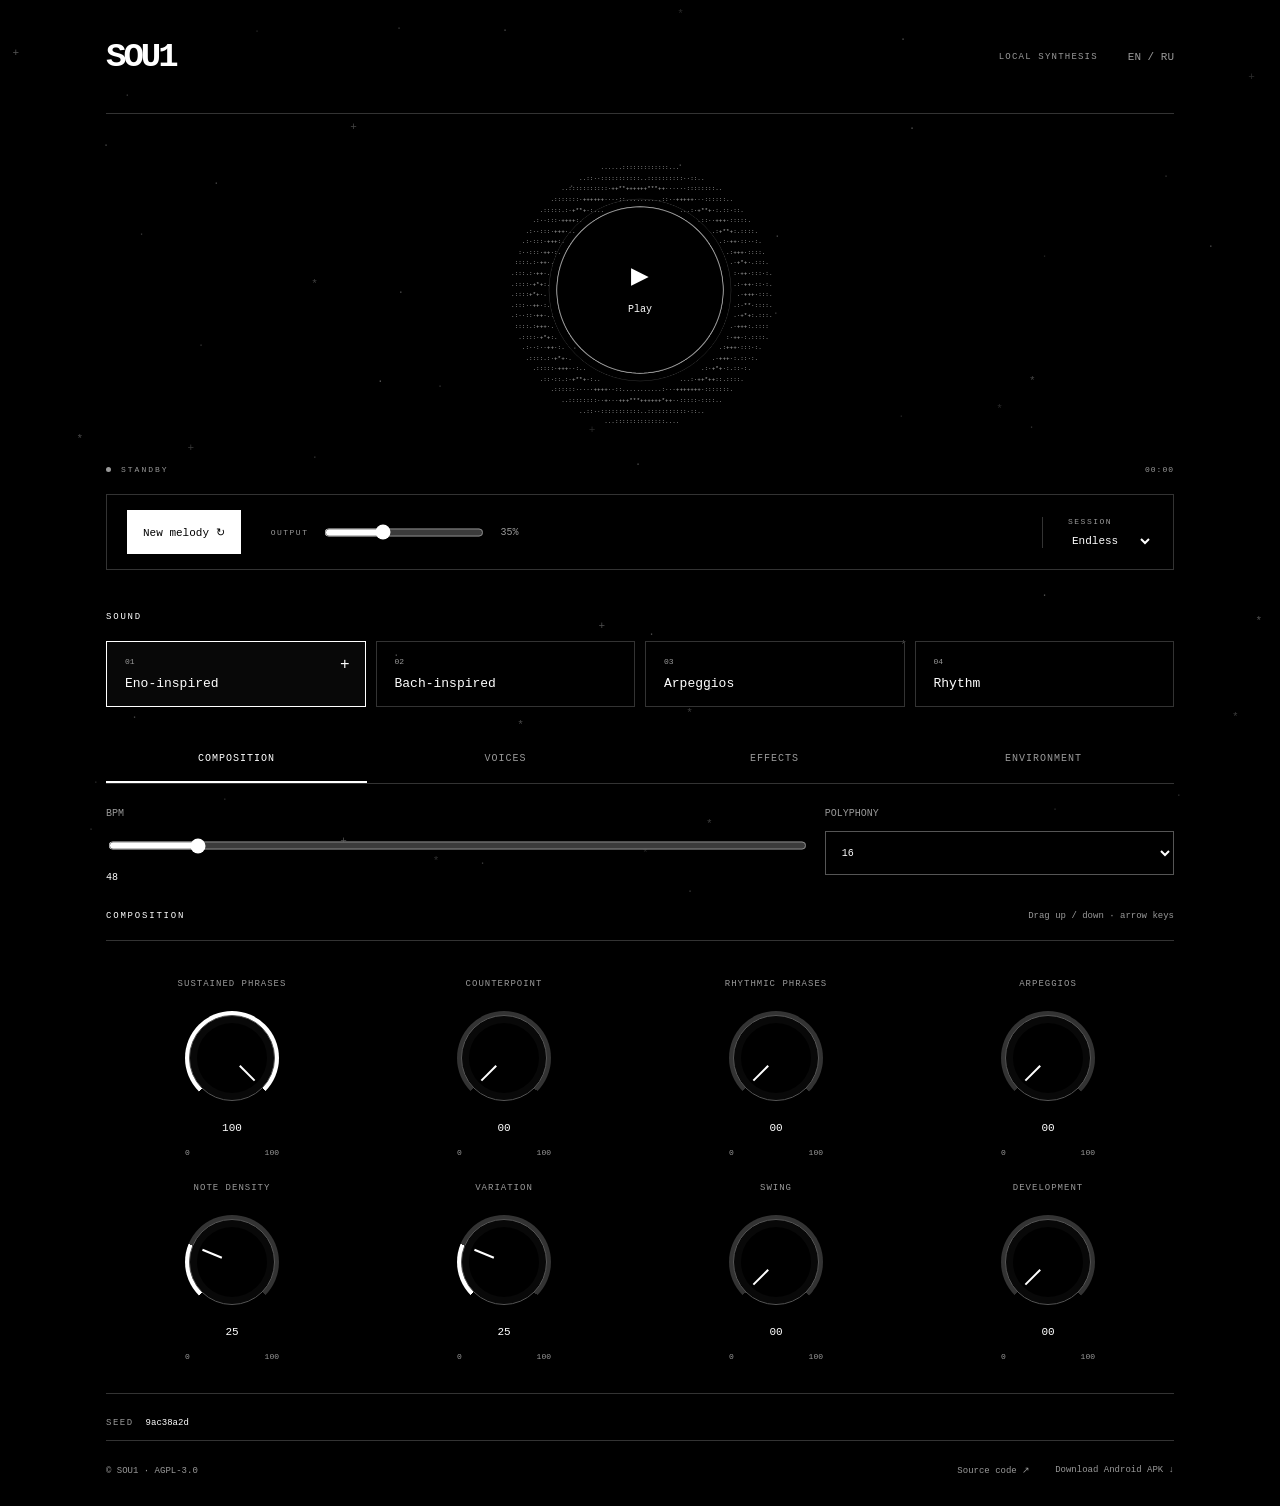
==== docs/index.html @ f246e797 "Add knob-driven composer, live reseed, percussion and layered weather" ====
<!doctype html>
<html lang="en"><head><meta charset="utf-8"><meta name="viewport" content="width=device-width,initial-scale=1"><meta name="theme-color" content="#000000"><meta name="description" content="SOU1 — an evolving ambient instrument for focus and quiet work."><link rel="manifest" href="manifest.webmanifest"><link rel="icon" href="icons/icon.svg" type="image/svg+xml"><link rel="stylesheet" href="style.css"><title>SOU1 — Ambient instrument</title></head>
<body><div id="stars" aria-hidden="true"></div><main class="instrument">
<header><a class="brand" href="./" aria-label="SOU1 home">SOU<span>1</span></a><div class="header-right"><span id="connection">LOCAL SYNTHESIS</span><button id="language" class="text-button" aria-label="Change language">EN / RU</button></div></header>
<section class="hero" aria-label="Playback visualizer"><div class="art-wrap"><pre id="ascii" aria-hidden="true"></pre><canvas id="orb" width="500" height="500" aria-hidden="true"></canvas><button id="play" class="orb-button" aria-label="Play"><span id="play-icon">▶</span><span id="play-label" data-i18n="begin">Play</span></button><span class="art-caption"><span class="led"></span><span id="state" aria-live="polite">STANDBY</span><span id="elapsed">00:00</span></span></div></section>
<section class="transport" aria-label="Playback"><button id="new-seed" class="seed-action" data-i18n="newSeed">New melody ↻</button><div class="volume"><label for="volume" data-i18n="volume">OUTPUT</label><input id="volume" type="range" min="0" max="100" value="35" aria-label="Output volume"><output id="volume-value">35%</output></div><label class="timer"><span data-i18n="timer">SESSION</span><select id="timer" aria-label="Session timer"><option value="0" data-i18n="endless">Endless</option><option value="25">25 min</option><option value="50">50 min</option><option value="90">90 min</option></select></label></section>
<section class="sound-section" aria-labelledby="sound-title"><div class="section-label"><h2 id="sound-title" data-i18n="sound">SOUND</h2></div><div class="presets"><button class="preset selected" data-preset="focus"><span>01</span><strong data-i18n="focus">Focus</strong></button><button class="preset" data-preset="dusk"><span>02</span><strong data-i18n="dusk">Dusk</strong></button><button class="preset" data-preset="drift"><span>03</span><strong data-i18n="drift">Drift</strong></button><button class="preset" data-preset="bloom"><span>04</span><strong data-i18n="bloom">Bloom</strong></button></div></section>
<nav class="workspace-tabs" aria-label="Instrument panels"><button class="selected" data-panel="composition-panel" data-i18n="controls" aria-pressed="true">Composition</button><button data-panel="tone-panel" data-i18n="voices" aria-pressed="false">Voices</button><button data-panel="effects-panel" data-i18n="effects" aria-pressed="false">Effects</button><button data-panel="weather-panel" data-i18n="environment" aria-pressed="false">Environment</button></nav>
<section id="composition-panel" class="control-section work-panel" aria-labelledby="controls-title"><div class="composer-settings"><label><span>BPM</span><input id="bpm" type="range" min="30" max="180" step="1" value="72"><output id="bpm-value">72</output></label><label><span data-i18n="polyphony">POLYPHONY</span><select id="polyphony"><option value="8">8</option><option value="16" selected>16</option><option value="24">24</option><option value="32">32</option></select></label></div><div class="section-label"><h2 id="controls-title" data-i18n="controls">CONTROLS</h2><span data-i18n="knobHint">Drag up / down · arrow keys</span></div><div id="structure" class="knobs structure"></div></section><section id="tone-panel" class="control-section work-panel" hidden><div class="voice-switches"><label><input id="melody-enabled" type="checkbox" checked><span data-i18n="melody">Melody</span></label><label><input id="drums-enabled" type="checkbox"><span data-i18n="drums">Drums</span></label></div><div id="knobs" class="knobs"></div><div id="layers" class="knobs layers"></div><div class="section-label"><h2 data-i18n="drumKit">DRUM KIT</h2></div><div id="drumkit" class="knobs drumkit"></div></section>
<section id="effects-panel" class="control-section work-panel" aria-labelledby="effects-title" hidden><div class="section-label"><h2 id="effects-title" data-i18n="effects">EFFECTS</h2></div><div id="effects" class="knobs"></div></section>
<section id="weather-panel" class="control-section work-panel" aria-labelledby="environment-title" hidden><div class="section-label"><h2 id="environment-title" data-i18n="environment">ENVIRONMENT</h2></div><div class="weather-options"><label><input id="rain-enabled" type="checkbox"><span data-i18n="rain">Rain</span></label><select id="rain-type" aria-label="Rain type"><option value="1" data-i18n="lightRain">Light rain</option><option value="2" data-i18n="steadyRain">Steady rain</option><option value="3" data-i18n="heavyRain">Heavy rain</option></select><label><input id="thunder-enabled" type="checkbox"><span data-i18n="thunder">Thunder</span></label><label><input id="wind-enabled" type="checkbox"><span data-i18n="wind">Wind</span></label></div><div id="weather" class="knobs"></div></section>
<section class="bottom-line"><div class="seed"><span data-i18n="seed">SEED</span><code id="seed-value"></code></div><button id="update-app" class="text-button" hidden data-i18n="updateApp">Update ↻</button><button id="install" class="text-button" hidden data-i18n="install">Install PWA ↓</button></section>
<p id="notice" role="status" class="notice" data-i18n="quiet"></p>
<footer><span>© SOU1 · AGPL-3.0</span><nav aria-label="Project links"><a href="https://github.com/FedotovskiiLev/SOU1" target="_blank" rel="noopener noreferrer" data-i18n="source">Source code ↗</a><a id="apk" aria-disabled="true" data-i18n="apkPending">Android APK · preparing</a></nav></footer>
</main><script type="module" src="app.js"></script></body></html>
---- docs/style.css ----
/* SPDX-License-Identifier: AGPL-3.0-only */
:root{color-scheme:dark;--bg:#000000;--panel:#000000;--line:#333333;--ink:#ffffff;--muted:#999999;--accent:#ffffff;--highlight:#ffffff;font-family:ui-monospace,SFMono-Regular,Consolas,"Liberation Mono",monospace;font-synthesis:none}*{box-sizing:border-box}body{margin:0;background:var(--bg);color:var(--ink);min-width:300px}button,a,input,select{-webkit-tap-highlight-color:transparent}button,select{font:inherit;color:inherit}button{cursor:pointer}button:disabled{cursor:wait;opacity:.6}button:focus-visible,a:focus-visible,input:focus-visible,select:focus-visible,[role=slider]:focus-visible{outline:2px solid var(--accent);outline-offset:5px}a{color:inherit;text-decoration:none}a:hover{color:var(--highlight)}button{border:0}.instrument{max-width:1180px;margin:auto;padding:0 56px}header{height:114px;border-bottom:1px solid var(--line);display:flex;align-items:center;justify-content:space-between;gap:24px}.brand{font-size:34px;font-weight:700;letter-spacing:-3px;display:flex;align-items:center;gap:0}.brand span{color:var(--accent)}.brand small{font-size:9px;letter-spacing:2px;font-weight:400;color:var(--muted);margin-left:25px;max-width:80px;line-height:1.7}.header-right{display:flex;align-items:center;gap:30px;font-size:9px;letter-spacing:1.2px;color:var(--muted)}.text-button{background:none;color:var(--muted);font-size:11px;padding:8px 0}.text-button:hover{color:var(--ink)}.hero{min-height:364px;display:grid;grid-template-columns:1fr 1fr;align-items:center;gap:20px;padding:34px 0}.eyebrow{font-size:9px;color:var(--accent);letter-spacing:1.8px}h1{font-family:Georgia,"Times New Roman",serif;font-weight:400;font-size:clamp(40px,5.3vw,64px);line-height:1.08;letter-spacing:-2px;margin:23px 0 21px}.hero-copy p{font-size:12px;color:var(--muted);line-height:1.85;margin:0}.art-wrap{overflow:hidden;align-self:center}.art-wrap pre{color:#ffffff;font-size:clamp(6px,.85vw,10px);line-height:1.12;white-space:pre;margin:0;text-align:center;min-height:205px;user-select:none;letter-spacing:.5px}.art-caption{display:flex;align-items:center;font-size:8px;color:var(--muted);gap:10px;letter-spacing:2px;padding:16px 24px 0}.art-caption #elapsed{margin-left:auto;letter-spacing:1px}.led{width:5px;height:5px;border-radius:50%;background:var(--muted)}body.playing .led{background:var(--accent);box-shadow:0 0 10px #ffffff88}.transport{border:1px solid var(--line);background:var(--panel);display:flex;align-items:center;min-height:88px;padding:15px 20px;gap:30px}.play{display:flex;align-items:center;justify-content:center;gap:16px;background:var(--accent);color:#000000;padding:19px 25px;font-size:12px;min-width:230px;transition:background .15s,transform .15s}.play:hover{background:var(--highlight)}.play:active{transform:scale(.98)}.volume{display:flex;align-items:center;gap:14px;flex:1}.volume label,.timer>span{font-size:8px;letter-spacing:1.5px;color:var(--muted)}input[type=range]{accent-color:var(--accent);min-width:60px;max-width:160px;width:100%;height:25px;cursor:pointer}.volume output{font-size:10px;color:var(--muted);min-width:33px}.timer{display:flex;flex-direction:column;gap:8px;border-left:1px solid var(--line);padding-left:25px}.timer select{border:0;background:var(--panel);font-size:11px;padding:0 18px 0 0;max-width:110px}.sound-section,.control-section{margin-top:42px}.section-label{display:flex;align-items:center;justify-content:space-between;gap:15px;margin-bottom:19px}.section-label h2{font-size:9px;letter-spacing:1.8px;font-weight:400;margin:0;color:var(--ink)}.section-label>span{color:var(--muted);font-size:9px}.presets{display:grid;grid-template-columns:repeat(4,1fr);gap:10px}.preset{text-align:left;background:transparent;border:1px solid var(--line);padding:18px 18px 20px;display:grid;gap:12px;position:relative;transition:background .15s,border-color .15s}.preset>span{font-size:8px;color:var(--muted)}.preset strong{font-size:14px;font-weight:400}.preset small{font-size:9px;line-height:1.5;color:var(--muted)}.preset:hover{background:#111111}.preset.selected{border-color:var(--accent);background:#080808}.preset.selected:after{content:"+";position:absolute;right:15px;top:14px;color:var(--accent)}.knobs{display:grid;grid-template-columns:repeat(4,1fr);gap:20px;border-top:1px solid var(--line);border-bottom:1px solid var(--line);padding:32px 0}.knob-card{text-align:center}.knob-label{font-size:9px;letter-spacing:1.6px;color:var(--muted)}.knob{width:94px;height:94px;border-radius:50%;margin:20px auto 13px;background:conic-gradient(from 225deg,var(--accent) calc(var(--value)*2.7deg),#333333 0deg, #333333 270deg,transparent 270deg);position:relative;touch-action:none;cursor:ns-resize}.knob:before{content:"";position:absolute;inset:4px;background:var(--panel);border:1px solid #555555;border-radius:50%;box-shadow:inset 0 0 0 7px #080808}.knob:after{content:"";position:absolute;left:calc(50% - 1px);top:15px;width:2px;height:21px;background:var(--ink);transform-origin:1px 32px;transform:rotate(calc(-135deg + var(--value)*2.7deg))}.knob-value{font-size:11px;color:var(--ink)}.knob-ends{display:flex;justify-content:space-between;max-width:140px;margin:12px auto 0;color:var(--muted);font-size:8px}.bottom-line{display:flex;align-items:center;gap:20px;margin:24px 0 12px;flex-wrap:wrap;font-size:9px;color:var(--muted)}.seed{display:flex;align-items:center;gap:12px}.seed>span{letter-spacing:1.5px}.seed code{color:var(--ink)}.privacy{margin-left:auto;font-size:8px}.notice{min-height:28px;color:var(--muted);font-size:9px;line-height:1.7;margin:20px 0}footer{display:flex;align-items:center;justify-content:space-between;gap:20px;border-top:1px solid var(--line);padding:24px 0 30px;color:var(--muted);font-size:9px}footer nav{display:flex;gap:25px}a[aria-disabled=true]{opacity:.45;cursor:default}body.playing .art-wrap pre{color:var(--accent)}@media(max-width:800px){.instrument{padding:0 26px}.brand small{display:none}.hero{grid-template-columns:1fr 1.1fr;min-height:320px}.transport{gap:15px}.play{min-width:180px;padding:18px 15px}.volume label{display:none}.timer{padding-left:15px}.section-label>span{font-size:8px}.preset{padding:14px}.preset small{font-size:8px}}@media(max-width:600px){.instrument{padding:0 20px}header{height:85px}.header-right{gap:15px}.header-right>span{display:none}.hero{grid-template-columns:1fr;padding:30px 0 22px;gap:15px}.hero-copy{text-align:center}h1{font-size:46px;margin:17px 0}.hero-copy p{font-size:11px}.art-wrap pre{font-size:7px;min-height:159px;line-height:1.08}.art-caption{max-width:380px;margin:auto;padding-top:8px}.transport{flex-wrap:wrap;padding:16px;gap:17px}.play{width:100%;min-height:55px}.volume{flex:1}.volume label{display:block}.timer{padding-left:15px}.sound-section,.control-section{margin-top:30px}.section-label{align-items:flex-start}.section-label>span{max-width:140px;text-align:right;line-height:1.4}.presets{grid-template-columns:1fr 1fr}.preset{min-height:105px;padding:14px}.knobs{grid-template-columns:1fr 1fr;row-gap:30px}.knob{width:90px;height:90px}.knob:after{transform-origin:1px 30px}.privacy{margin-left:0;width:100%}footer{align-items:flex-start;flex-direction:column;gap:16px}footer nav{gap:24px;flex-wrap:wrap}.notice{font-size:9px}}@media(prefers-reduced-motion:reduce){*{transition:none!important}}[hidden]{display:none!important}
.art-wrap{position:relative;min-height:270px}.art-wrap pre{opacity:.32;min-height:230px}#orb{position:absolute;width:240px;height:240px;left:50%;top:43%;transform:translate(-50%,-50%);pointer-events:none}.orb-button{position:absolute;width:144px;height:144px;left:50%;top:43%;transform:translate(-50%,-50%);border-radius:50%;background:transparent;display:flex;flex-direction:column;align-items:center;justify-content:center;gap:15px;color:var(--ink);font-size:10px;z-index:2}.orb-button #play-icon{font-size:23px;color:var(--accent);line-height:1}.orb-button:hover #play-icon{color:#ffffff}.orb-button:active{transform:translate(-50%,-50%) scale(.97)}.orb-button:focus-visible{outline-offset:9px}.transport-note{font-size:8px;letter-spacing:1px;display:flex;gap:10px;align-items:center;color:var(--muted);min-width:230px}@media(max-width:800px){.transport-note{min-width:160px;font-size:7px}.transport{gap:18px}}@media(max-width:600px){.art-wrap{min-height:245px}.art-wrap pre{min-height:215px}#orb{width:230px;height:230px}.transport-note{width:100%;justify-content:center}.orb-button{width:140px;height:140px}}

.hero{display:block;min-height:360px;padding:20px 0}.art-wrap{min-height:340px;overflow:hidden}.art-wrap pre{opacity:.7;min-height:300px;font-size:clamp(4px,.72vw,9px);line-height:1.12;letter-spacing:1px}#orb{width:260px;height:260px;top:46%}.orb-button{top:46%}.art-caption{padding:8px 0 0}.transport{background:#000;min-height:70px}.preset{gap:10px;padding:15px 18px}.preset strong{font-size:13px}.notice:empty{display:none}.brand span{color:#fff}@media(max-width:600px){.hero{padding:15px 0;min-height:280px}.art-wrap{min-height:270px}.art-wrap pre{font-size:4.5px;min-height:240px;letter-spacing:0}#orb{width:220px;height:220px}.preset{min-height:75px}.transport{gap:15px}}

.layers{grid-template-columns:repeat(3,1fr);border-top:0}.weather-options{display:flex;align-items:center;gap:24px;flex-wrap:wrap;font-size:12px}.weather-options label{display:flex;gap:8px;align-items:center}.weather-options input{accent-color:#fff}.weather-options select{background:#000;border:1px solid #555;padding:9px}.weather-options+.knobs{grid-template-columns:repeat(3,1fr);margin-top:20px}.knob-label{letter-spacing:1px}.knob-ends{max-width:94px}@media(max-width:600px){.layers{grid-template-columns:1fr 1fr}.weather-options{gap:14px}.weather-options+.knobs{grid-template-columns:repeat(3,1fr)}.weather-options+.knobs .knob{width:72px;height:72px}.weather-options+.knobs .knob:after{top:12px;height:17px;transform-origin:1px 24px}}

#stars{position:fixed;inset:0;overflow:hidden;pointer-events:none;z-index:0;user-select:none}#stars span{position:absolute;color:#fff;font:11px monospace;animation:star-drift 9s ease-in-out infinite alternate}.instrument{position:relative;z-index:1}@keyframes star-drift{0%{transform:translate(0,0)}35%{transform:translate(.6px,-.4px)}65%{transform:translate(-.5px,.6px)}100%{transform:translate(.3px,-.5px)}}@media(prefers-reduced-motion:reduce){#stars span{animation:none}}

/* Keep the ASCII grid centered independently of text inflation/font metrics. */
.art-wrap{--ascii-size:min(360px,calc(100vw - 40px))}
#ascii{position:absolute;left:50%;top:46%;transform:translate(-50%,-50%);width:var(--ascii-size);height:var(--ascii-size);min-height:0;margin:0;padding:0;overflow:visible;font-family:monospace;font-size:calc(var(--ascii-size)/60.2);line-height:calc(var(--ascii-size)/34);letter-spacing:0;text-align:center;white-space:pre;-webkit-text-size-adjust:none;text-size-adjust:none;pointer-events:none}
.art-caption{position:absolute;left:0;right:0;bottom:0}

/* Instrument layout: shared audio core, app-specific navigation and safe areas. */
.instrument{padding-top:env(safe-area-inset-top);padding-bottom:env(safe-area-inset-bottom)}
.seed-action{background:#fff;color:#000;padding:12px 16px;white-space:nowrap;font-size:11px;min-height:44px}.seed-action:active{background:#bbb}
.workspace-tabs{display:flex;border-bottom:1px solid #333;margin-top:28px;gap:8px}.workspace-tabs button{flex:1;background:#000;color:#999;border-bottom:2px solid transparent;padding:15px 8px;min-height:48px;font-size:10px;letter-spacing:1px}.workspace-tabs button.selected{color:#fff;border-bottom-color:#fff}.work-panel{margin-top:24px;min-height:250px}
.composer-settings{display:grid;grid-template-columns:1.2fr 1.4fr 1fr;gap:20px;margin-bottom:28px}.composer-settings label{display:flex;flex-direction:column;gap:12px;font-size:10px;color:#999}.composer-settings select{background:#000;border:1px solid #555;padding:12px;color:#fff;min-height:44px}.composer-settings input{max-width:none}.composer-settings output{color:#fff}
.voice-switches{display:flex;gap:24px;flex-wrap:wrap;margin:0 0 24px;font-size:12px}.voice-switches label{display:flex;align-items:center;gap:10px;min-height:40px}.voice-switches input{accent-color:white;width:18px;height:18px}.drumkit{grid-template-columns:repeat(5,1fr)}
@media(max-width:600px){.instrument{padding-left:max(16px,env(safe-area-inset-left));padding-right:max(16px,env(safe-area-inset-right))}header{height:76px}.transport{display:grid;grid-template-columns:1fr 1fr;padding:14px;gap:16px}.seed-action{grid-column:1/-1}.volume{grid-column:1/-1}.volume input{flex:1;max-width:none}.timer{grid-column:1/-1;border-left:0;padding-left:0;flex-direction:row;align-items:center;justify-content:space-between}.timer select{max-width:170px;min-height:40px}.workspace-tabs{gap:0}.workspace-tabs button{font-size:9px;letter-spacing:0;padding:14px 4px}.composer-settings{grid-template-columns:1fr 1fr;gap:18px}.composer-settings label:nth-child(2){grid-column:1/-1;grid-row:2}.drumkit{grid-template-columns:repeat(3,1fr);gap:20px 8px}.drumkit .knob{width:72px;height:72px}.drumkit .knob:after{top:12px;height:17px;transform-origin:1px 24px}.preset strong{font-size:12px}.knob-label{font-size:9px;letter-spacing:.4px}footer{font-size:10px}}
.composer-settings{grid-template-columns:2fr 1fr}.structure{grid-template-columns:repeat(4,1fr)}@media(max-width:600px){.composer-settings{grid-template-columns:1fr 1fr}.composer-settings label:nth-child(2){grid-column:auto;grid-row:auto}.structure{grid-template-columns:repeat(2,1fr)}}
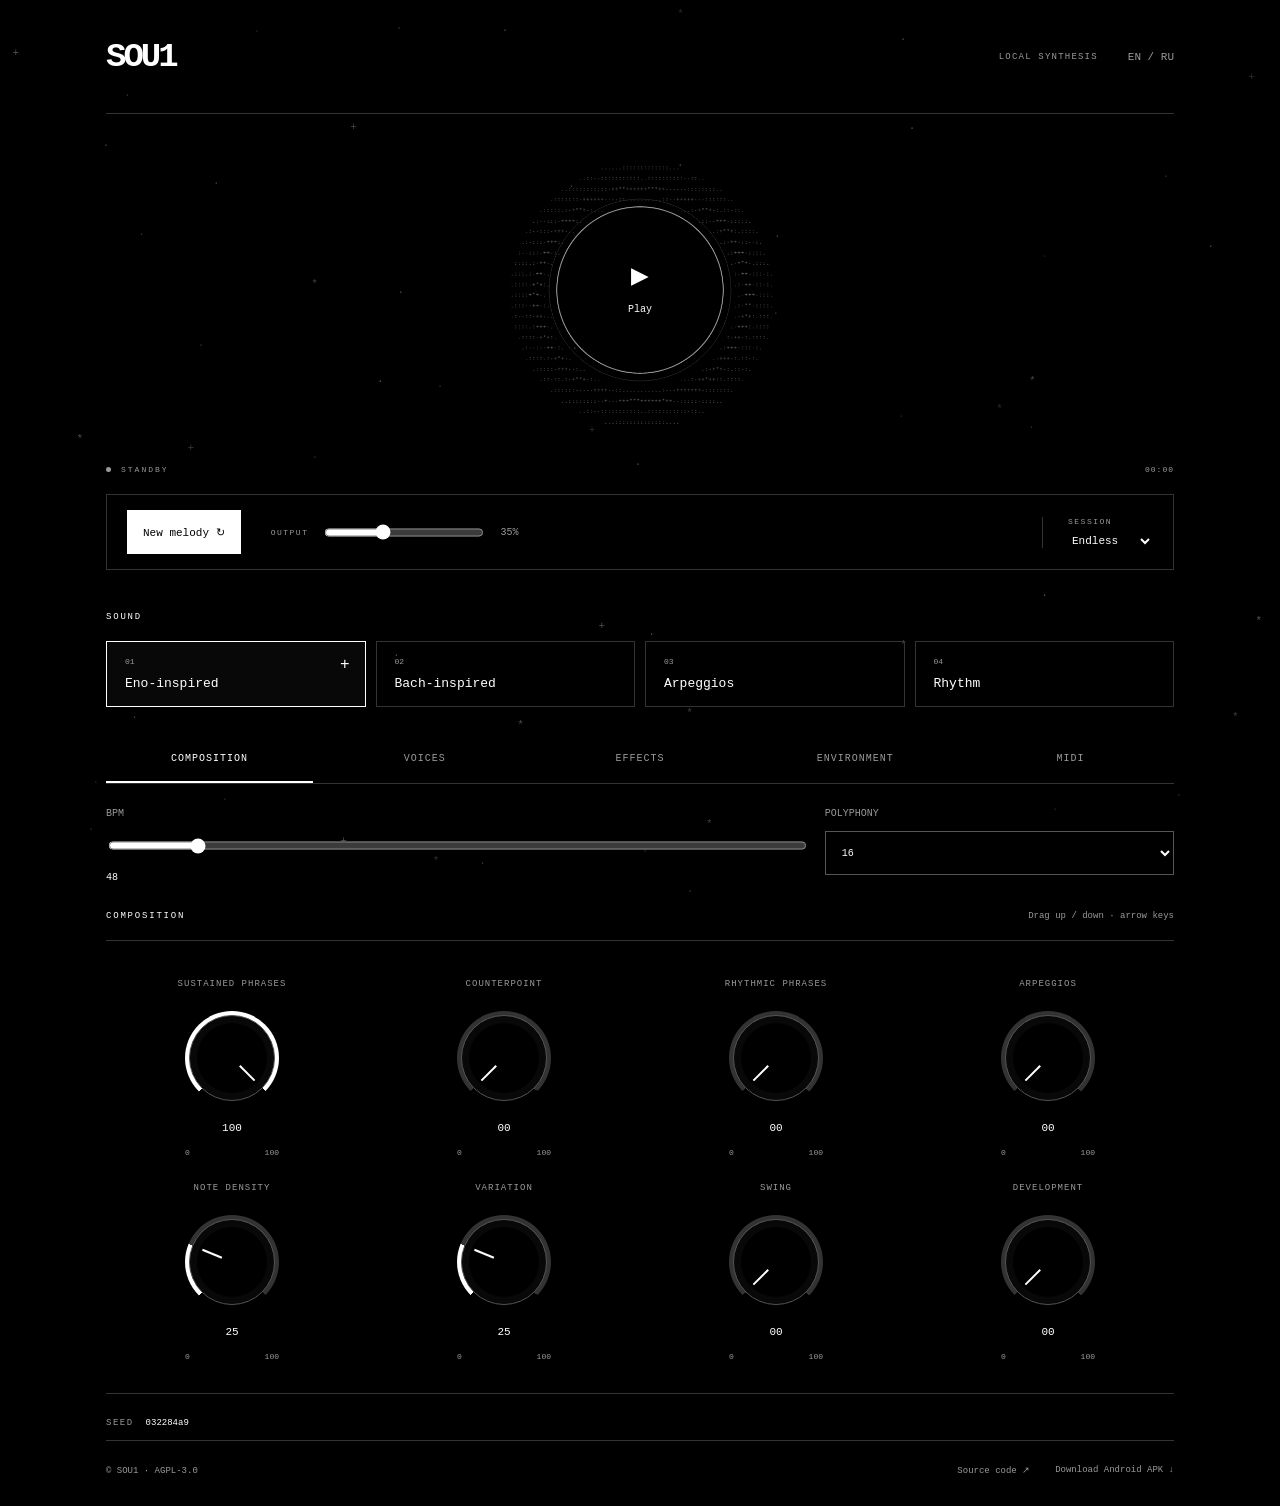
==== commit ad6489c7: "Add generated-note viewer, fixed-cell ASCII and thunder transients Local source checkpoint with boun" ====
--- a/docs/index.html
+++ b/docs/index.html
@@ -2,10 +2,11 @@
 <html lang="en"><head><meta charset="utf-8"><meta name="viewport" content="width=device-width,initial-scale=1"><meta name="theme-color" content="#000000"><meta name="description" content="SOU1 — an evolving ambient instrument for focus and quiet work."><link rel="manifest" href="manifest.webmanifest"><link rel="icon" href="icons/icon.svg" type="image/svg+xml"><link rel="stylesheet" href="style.css"><title>SOU1 — Ambient instrument</title></head>
 <body><div id="stars" aria-hidden="true"></div><main class="instrument">
 <header><a class="brand" href="./" aria-label="SOU1 home">SOU<span>1</span></a><div class="header-right"><span id="connection">LOCAL SYNTHESIS</span><button id="language" class="text-button" aria-label="Change language">EN / RU</button></div></header>
-<section class="hero" aria-label="Playback visualizer"><div class="art-wrap"><pre id="ascii" aria-hidden="true"></pre><canvas id="orb" width="500" height="500" aria-hidden="true"></canvas><button id="play" class="orb-button" aria-label="Play"><span id="play-icon">▶</span><span id="play-label" data-i18n="begin">Play</span></button><span class="art-caption"><span class="led"></span><span id="state" aria-live="polite">STANDBY</span><span id="elapsed">00:00</span></span></div></section>
+<section class="hero" aria-label="Playback visualizer"><div class="art-wrap"><canvas id="ascii" width="600" height="600" aria-hidden="true"></canvas><canvas id="orb" width="500" height="500" aria-hidden="true"></canvas><button id="play" class="orb-button" aria-label="Play"><span id="play-icon">▶</span><span id="play-label" data-i18n="begin">Play</span></button><span class="art-caption"><span class="led"></span><span id="state" aria-live="polite">STANDBY</span><span id="elapsed">00:00</span></span></div></section>
 <section class="transport" aria-label="Playback"><button id="new-seed" class="seed-action" data-i18n="newSeed">New melody ↻</button><div class="volume"><label for="volume" data-i18n="volume">OUTPUT</label><input id="volume" type="range" min="0" max="100" value="35" aria-label="Output volume"><output id="volume-value">35%</output></div><label class="timer"><span data-i18n="timer">SESSION</span><select id="timer" aria-label="Session timer"><option value="0" data-i18n="endless">Endless</option><option value="25">25 min</option><option value="50">50 min</option><option value="90">90 min</option></select></label></section>
 <section class="sound-section" aria-labelledby="sound-title"><div class="section-label"><h2 id="sound-title" data-i18n="sound">SOUND</h2></div><div class="presets"><button class="preset selected" data-preset="focus"><span>01</span><strong data-i18n="focus">Focus</strong></button><button class="preset" data-preset="dusk"><span>02</span><strong data-i18n="dusk">Dusk</strong></button><button class="preset" data-preset="drift"><span>03</span><strong data-i18n="drift">Drift</strong></button><button class="preset" data-preset="bloom"><span>04</span><strong data-i18n="bloom">Bloom</strong></button></div></section>
-<nav class="workspace-tabs" aria-label="Instrument panels"><button class="selected" data-panel="composition-panel" data-i18n="controls" aria-pressed="true">Composition</button><button data-panel="tone-panel" data-i18n="voices" aria-pressed="false">Voices</button><button data-panel="effects-panel" data-i18n="effects" aria-pressed="false">Effects</button><button data-panel="weather-panel" data-i18n="environment" aria-pressed="false">Environment</button></nav>
+<nav class="workspace-tabs" aria-label="Instrument panels"><button class="selected" data-panel="composition-panel" data-i18n="controls" aria-pressed="true">Composition</button><button data-panel="tone-panel" data-i18n="voices" aria-pressed="false">Voices</button><button data-panel="effects-panel" data-i18n="effects" aria-pressed="false">Effects</button><button data-panel="weather-panel" data-i18n="environment" aria-pressed="false">Environment</button><button data-panel="midi-panel" data-i18n="midi" aria-pressed="false">MIDI</button></nav>
+<section id="midi-panel" class="control-section work-panel" hidden><div class="section-label"><h2 data-i18n="midi">MIDI</h2><span data-i18n="midiScope">Generated notes · last 30 seconds · up to 512 notes</span></div><canvas id="piano-roll" width="960" height="510" role="img" aria-label="Generated MIDI note piano roll"></canvas><p id="midi-summary" aria-live="polite"></p></section>
 <section id="composition-panel" class="control-section work-panel" aria-labelledby="controls-title"><div class="composer-settings"><label><span>BPM</span><input id="bpm" type="range" min="30" max="180" step="1" value="72"><output id="bpm-value">72</output></label><label><span data-i18n="polyphony">POLYPHONY</span><select id="polyphony"><option value="8">8</option><option value="16" selected>16</option><option value="24">24</option><option value="32">32</option></select></label></div><div class="section-label"><h2 id="controls-title" data-i18n="controls">CONTROLS</h2><span data-i18n="knobHint">Drag up / down · arrow keys</span></div><div id="structure" class="knobs structure"></div></section><section id="tone-panel" class="control-section work-panel" hidden><div class="voice-switches"><label><input id="melody-enabled" type="checkbox" checked><span data-i18n="melody">Melody</span></label><label><input id="drums-enabled" type="checkbox"><span data-i18n="drums">Drums</span></label></div><div id="knobs" class="knobs"></div><div id="layers" class="knobs layers"></div><div class="section-label"><h2 data-i18n="drumKit">DRUM KIT</h2></div><div id="drumkit" class="knobs drumkit"></div></section>
 <section id="effects-panel" class="control-section work-panel" aria-labelledby="effects-title" hidden><div class="section-label"><h2 id="effects-title" data-i18n="effects">EFFECTS</h2></div><div id="effects" class="knobs"></div></section>
 <section id="weather-panel" class="control-section work-panel" aria-labelledby="environment-title" hidden><div class="section-label"><h2 id="environment-title" data-i18n="environment">ENVIRONMENT</h2></div><div class="weather-options"><label><input id="rain-enabled" type="checkbox"><span data-i18n="rain">Rain</span></label><select id="rain-type" aria-label="Rain type"><option value="1" data-i18n="lightRain">Light rain</option><option value="2" data-i18n="steadyRain">Steady rain</option><option value="3" data-i18n="heavyRain">Heavy rain</option></select><label><input id="thunder-enabled" type="checkbox"><span data-i18n="thunder">Thunder</span></label><label><input id="wind-enabled" type="checkbox"><span data-i18n="wind">Wind</span></label></div><div id="weather" class="knobs"></div></section>
--- a/docs/style.css
+++ b/docs/style.css
@@ -21,3 +21,8 @@
 .voice-switches{display:flex;gap:24px;flex-wrap:wrap;margin:0 0 24px;font-size:12px}.voice-switches label{display:flex;align-items:center;gap:10px;min-height:40px}.voice-switches input{accent-color:white;width:18px;height:18px}.drumkit{grid-template-columns:repeat(5,1fr)}
 @media(max-width:600px){.instrument{padding-left:max(16px,env(safe-area-inset-left));padding-right:max(16px,env(safe-area-inset-right))}header{height:76px}.transport{display:grid;grid-template-columns:1fr 1fr;padding:14px;gap:16px}.seed-action{grid-column:1/-1}.volume{grid-column:1/-1}.volume input{flex:1;max-width:none}.timer{grid-column:1/-1;border-left:0;padding-left:0;flex-direction:row;align-items:center;justify-content:space-between}.timer select{max-width:170px;min-height:40px}.workspace-tabs{gap:0}.workspace-tabs button{font-size:9px;letter-spacing:0;padding:14px 4px}.composer-settings{grid-template-columns:1fr 1fr;gap:18px}.composer-settings label:nth-child(2){grid-column:1/-1;grid-row:2}.drumkit{grid-template-columns:repeat(3,1fr);gap:20px 8px}.drumkit .knob{width:72px;height:72px}.drumkit .knob:after{top:12px;height:17px;transform-origin:1px 24px}.preset strong{font-size:12px}.knob-label{font-size:9px;letter-spacing:.4px}footer{font-size:10px}}
 .composer-settings{grid-template-columns:2fr 1fr}.structure{grid-template-columns:repeat(4,1fr)}@media(max-width:600px){.composer-settings{grid-template-columns:1fr 1fr}.composer-settings label:nth-child(2){grid-column:auto;grid-row:auto}.structure{grid-template-columns:repeat(2,1fr)}}
+
+/* Fixed-position glyph cells avoid WebView font metrics and CSS division support. */
+#ascii{position:absolute;left:50%;top:46%;transform:translate(-50%,-50%);width:100%;max-width:360px;height:auto;min-height:0;opacity:.7;pointer-events:none}
+
+#piano-roll{display:block;width:100%;height:340px;border:1px solid #333}#midi-summary{font-size:11px;color:#aaa}.workspace-tabs{flex-wrap:wrap}
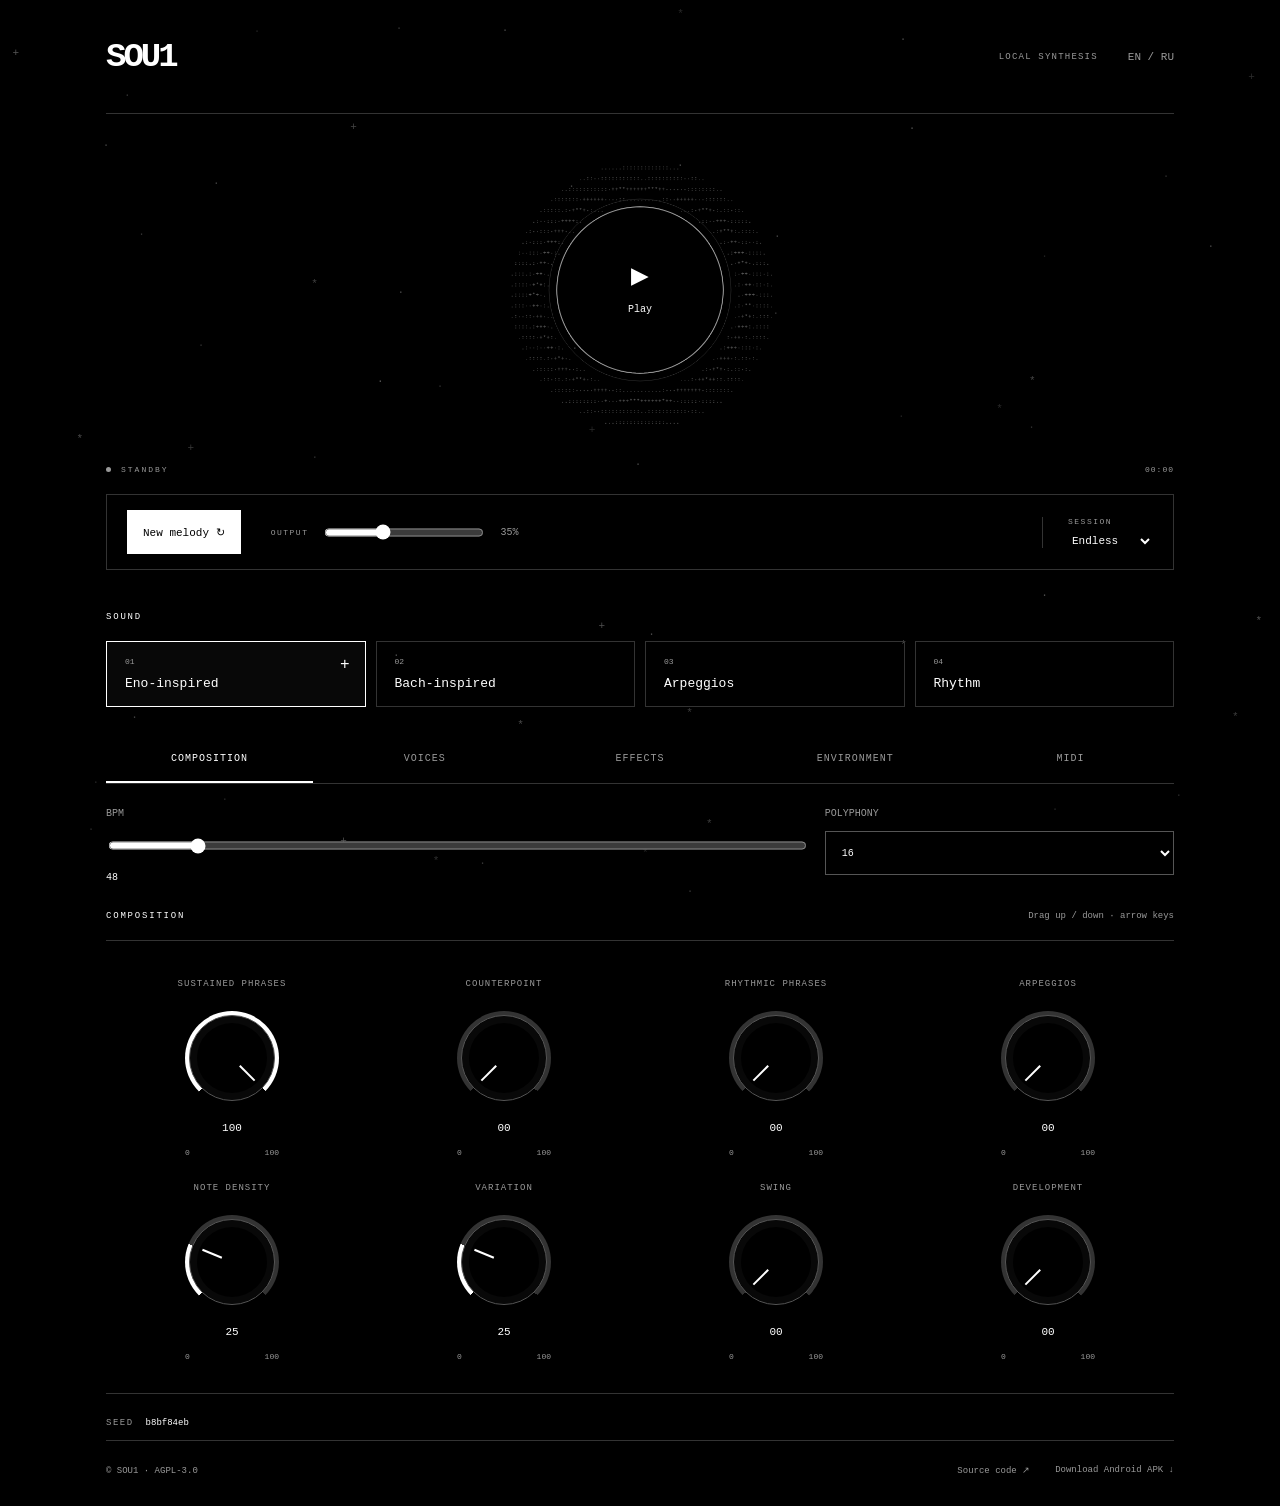
==== commit d4174538: "Add instrument filters and two-axis MIDI navigation" ====
--- a/docs/index.html
+++ b/docs/index.html
@@ -6,7 +6,7 @@
 <section class="transport" aria-label="Playback"><button id="new-seed" class="seed-action" data-i18n="newSeed">New melody ↻</button><div class="volume"><label for="volume" data-i18n="volume">OUTPUT</label><input id="volume" type="range" min="0" max="100" value="35" aria-label="Output volume"><output id="volume-value">35%</output></div><label class="timer"><span data-i18n="timer">SESSION</span><select id="timer" aria-label="Session timer"><option value="0" data-i18n="endless">Endless</option><option value="25">25 min</option><option value="50">50 min</option><option value="90">90 min</option></select></label></section>
 <section class="sound-section" aria-labelledby="sound-title"><div class="section-label"><h2 id="sound-title" data-i18n="sound">SOUND</h2></div><div class="presets"><button class="preset selected" data-preset="focus"><span>01</span><strong data-i18n="focus">Focus</strong></button><button class="preset" data-preset="dusk"><span>02</span><strong data-i18n="dusk">Dusk</strong></button><button class="preset" data-preset="drift"><span>03</span><strong data-i18n="drift">Drift</strong></button><button class="preset" data-preset="bloom"><span>04</span><strong data-i18n="bloom">Bloom</strong></button></div></section>
 <nav class="workspace-tabs" aria-label="Instrument panels"><button class="selected" data-panel="composition-panel" data-i18n="controls" aria-pressed="true">Composition</button><button data-panel="tone-panel" data-i18n="voices" aria-pressed="false">Voices</button><button data-panel="effects-panel" data-i18n="effects" aria-pressed="false">Effects</button><button data-panel="weather-panel" data-i18n="environment" aria-pressed="false">Environment</button><button data-panel="midi-panel" data-i18n="midi" aria-pressed="false">MIDI</button></nav>
-<section id="midi-panel" class="control-section work-panel" hidden><div class="section-label"><h2 data-i18n="midi">MIDI</h2><span data-i18n="midiScope">Generated notes · last 30 seconds · up to 512 notes</span></div><canvas id="piano-roll" width="960" height="510" role="img" aria-label="Generated MIDI note piano roll"></canvas><p id="midi-summary" aria-live="polite"></p></section>
+<section id="midi-panel" class="control-section work-panel" hidden><div class="section-label"><h2 data-i18n="midi">MIDI</h2><span data-i18n="midiScope">Generated notes · up to 512 notes</span></div><div class="midi-toolbar"><div class="midi-filters" aria-label="MIDI instruments"><button data-instrument="0" aria-pressed="true" data-i18n="pad">pad</button><button data-instrument="1" aria-pressed="true" data-i18n="pluck">pluck</button><button data-instrument="2" aria-pressed="true" data-i18n="bell">bell</button><button data-instrument="3" aria-pressed="true" data-i18n="texture">texture</button><button data-instrument="4" aria-pressed="true" data-i18n="pulse">pulse</button><button data-instrument="5" aria-pressed="true" data-i18n="kick">kick</button><button data-instrument="6" aria-pressed="true" data-i18n="snare">snare</button><button data-instrument="7" aria-pressed="true" data-i18n="hihat">hihat</button><button data-instrument="8" aria-pressed="true" data-i18n="toms">toms</button><button data-instrument="9" aria-pressed="true" data-i18n="cymbal">cymbal</button></div><button id="midi-follow" aria-pressed="true" data-i18n="midiFollow">Follow playhead</button></div><div class="midi-view"><div id="midi-scroll" tabindex="0" role="region" aria-label="MIDI piano roll, scroll time and pitch"><div id="midi-spacer"></div></div><canvas id="piano-roll" width="600" height="340" role="img" aria-label="Generated MIDI note piano roll"></canvas></div><p id="midi-summary" aria-live="polite"></p></section>
 <section id="composition-panel" class="control-section work-panel" aria-labelledby="controls-title"><div class="composer-settings"><label><span>BPM</span><input id="bpm" type="range" min="30" max="180" step="1" value="72"><output id="bpm-value">72</output></label><label><span data-i18n="polyphony">POLYPHONY</span><select id="polyphony"><option value="8">8</option><option value="16" selected>16</option><option value="24">24</option><option value="32">32</option></select></label></div><div class="section-label"><h2 id="controls-title" data-i18n="controls">CONTROLS</h2><span data-i18n="knobHint">Drag up / down · arrow keys</span></div><div id="structure" class="knobs structure"></div></section><section id="tone-panel" class="control-section work-panel" hidden><div class="voice-switches"><label><input id="melody-enabled" type="checkbox" checked><span data-i18n="melody">Melody</span></label><label><input id="drums-enabled" type="checkbox"><span data-i18n="drums">Drums</span></label></div><div id="knobs" class="knobs"></div><div id="layers" class="knobs layers"></div><div class="section-label"><h2 data-i18n="drumKit">DRUM KIT</h2></div><div id="drumkit" class="knobs drumkit"></div></section>
 <section id="effects-panel" class="control-section work-panel" aria-labelledby="effects-title" hidden><div class="section-label"><h2 id="effects-title" data-i18n="effects">EFFECTS</h2></div><div id="effects" class="knobs"></div></section>
 <section id="weather-panel" class="control-section work-panel" aria-labelledby="environment-title" hidden><div class="section-label"><h2 id="environment-title" data-i18n="environment">ENVIRONMENT</h2></div><div class="weather-options"><label><input id="rain-enabled" type="checkbox"><span data-i18n="rain">Rain</span></label><select id="rain-type" aria-label="Rain type"><option value="1" data-i18n="lightRain">Light rain</option><option value="2" data-i18n="steadyRain">Steady rain</option><option value="3" data-i18n="heavyRain">Heavy rain</option></select><label><input id="thunder-enabled" type="checkbox"><span data-i18n="thunder">Thunder</span></label><label><input id="wind-enabled" type="checkbox"><span data-i18n="wind">Wind</span></label></div><div id="weather" class="knobs"></div></section>
--- a/docs/style.css
+++ b/docs/style.css
@@ -26,3 +26,5 @@
 #ascii{position:absolute;left:50%;top:46%;transform:translate(-50%,-50%);width:100%;max-width:360px;height:auto;min-height:0;opacity:.7;pointer-events:none}
 
 #piano-roll{display:block;width:100%;height:340px;border:1px solid #333}#midi-summary{font-size:11px;color:#aaa}.workspace-tabs{flex-wrap:wrap}
+
+.midi-toolbar{display:flex;gap:16px;align-items:start;justify-content:space-between;margin-bottom:16px;flex-wrap:wrap}.midi-filters{display:flex;gap:8px;flex-wrap:wrap}.midi-toolbar button{padding:10px 12px;border:1px solid #444;background:#111;color:#aaa;font-size:10px;min-height:40px}.midi-filters button{border-left:4px solid var(--note-color)}.midi-filters button[aria-pressed="true"]{color:var(--note-color);background:#202020}.midi-filters button[aria-pressed="false"]{opacity:.45}#midi-follow[aria-pressed="true"]{border-color:#ccc;color:white}.midi-view{position:relative;border:1px solid #444}#midi-scroll{height:360px;overflow:scroll;overscroll-behavior:contain;scrollbar-color:#777 #171717;touch-action:pan-x pan-y}#piano-roll{position:absolute;left:0;top:0;pointer-events:none;border:0;width:calc(100% - 16px);height:344px}#midi-spacer{min-width:100%;height:2328px}#midi-scroll:focus-visible{outline:2px solid white;outline-offset:2px}
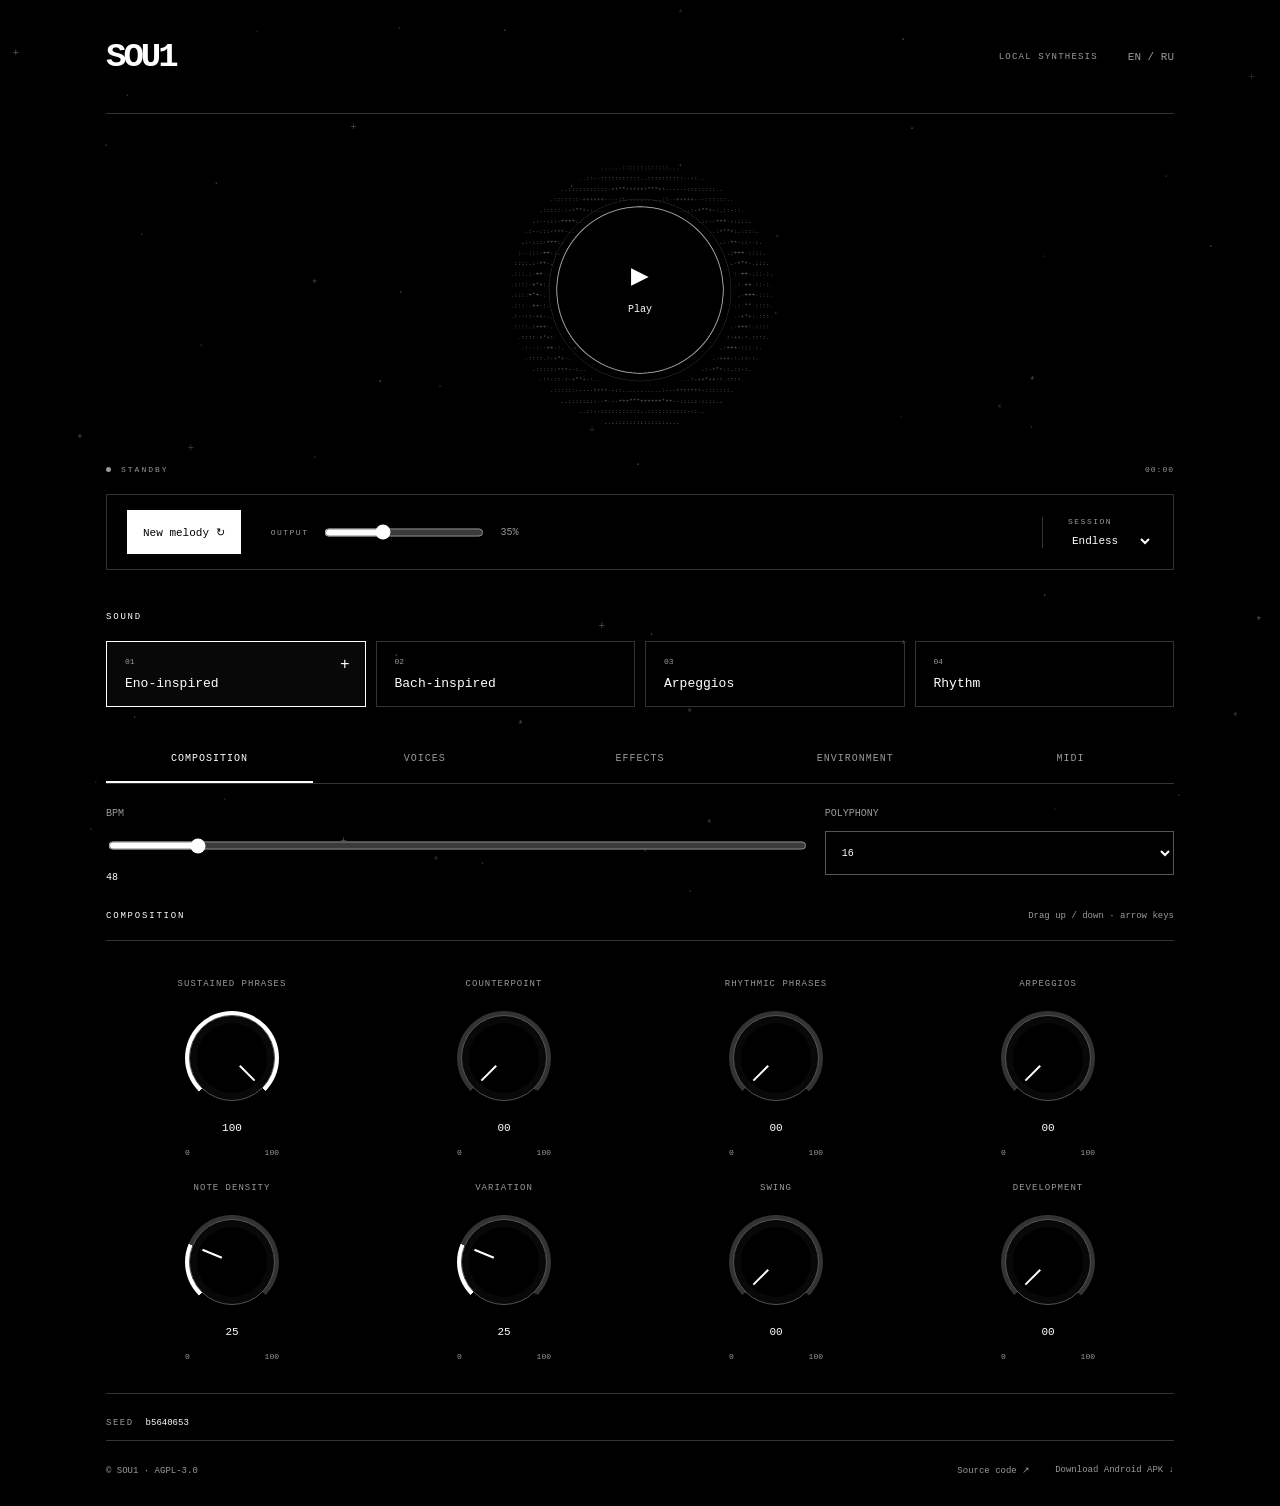
==== commit 5b539b3c: "Add retained-history MIDI export and prepare unsigned SOU1 0.2 release" ====
--- a/docs/index.html
+++ b/docs/index.html
@@ -6,7 +6,7 @@
 <section class="transport" aria-label="Playback"><button id="new-seed" class="seed-action" data-i18n="newSeed">New melody ↻</button><div class="volume"><label for="volume" data-i18n="volume">OUTPUT</label><input id="volume" type="range" min="0" max="100" value="35" aria-label="Output volume"><output id="volume-value">35%</output></div><label class="timer"><span data-i18n="timer">SESSION</span><select id="timer" aria-label="Session timer"><option value="0" data-i18n="endless">Endless</option><option value="25">25 min</option><option value="50">50 min</option><option value="90">90 min</option></select></label></section>
 <section class="sound-section" aria-labelledby="sound-title"><div class="section-label"><h2 id="sound-title" data-i18n="sound">SOUND</h2></div><div class="presets"><button class="preset selected" data-preset="focus"><span>01</span><strong data-i18n="focus">Focus</strong></button><button class="preset" data-preset="dusk"><span>02</span><strong data-i18n="dusk">Dusk</strong></button><button class="preset" data-preset="drift"><span>03</span><strong data-i18n="drift">Drift</strong></button><button class="preset" data-preset="bloom"><span>04</span><strong data-i18n="bloom">Bloom</strong></button></div></section>
 <nav class="workspace-tabs" aria-label="Instrument panels"><button class="selected" data-panel="composition-panel" data-i18n="controls" aria-pressed="true">Composition</button><button data-panel="tone-panel" data-i18n="voices" aria-pressed="false">Voices</button><button data-panel="effects-panel" data-i18n="effects" aria-pressed="false">Effects</button><button data-panel="weather-panel" data-i18n="environment" aria-pressed="false">Environment</button><button data-panel="midi-panel" data-i18n="midi" aria-pressed="false">MIDI</button></nav>
-<section id="midi-panel" class="control-section work-panel" hidden><div class="section-label"><h2 data-i18n="midi">MIDI</h2><span data-i18n="midiScope">Generated notes · up to 512 notes</span></div><div class="midi-toolbar"><div class="midi-filters" aria-label="MIDI instruments"><button data-instrument="0" aria-pressed="true" data-i18n="pad">pad</button><button data-instrument="1" aria-pressed="true" data-i18n="pluck">pluck</button><button data-instrument="2" aria-pressed="true" data-i18n="bell">bell</button><button data-instrument="3" aria-pressed="true" data-i18n="texture">texture</button><button data-instrument="4" aria-pressed="true" data-i18n="pulse">pulse</button><button data-instrument="5" aria-pressed="true" data-i18n="kick">kick</button><button data-instrument="6" aria-pressed="true" data-i18n="snare">snare</button><button data-instrument="7" aria-pressed="true" data-i18n="hihat">hihat</button><button data-instrument="8" aria-pressed="true" data-i18n="toms">toms</button><button data-instrument="9" aria-pressed="true" data-i18n="cymbal">cymbal</button></div><button id="midi-follow" aria-pressed="true" data-i18n="midiFollow">Follow playhead</button></div><div class="midi-view"><div id="midi-scroll" tabindex="0" role="region" aria-label="MIDI piano roll, scroll time and pitch"><div id="midi-spacer"></div></div><canvas id="piano-roll" width="600" height="340" role="img" aria-label="Generated MIDI note piano roll"></canvas></div><p id="midi-summary" aria-live="polite"></p></section>
+<section id="midi-panel" class="control-section work-panel" hidden><div class="section-label"><h2 data-i18n="midi">MIDI</h2><span data-i18n="midiScope">Generated notes · up to 512 notes</span></div><div class="midi-toolbar"><div class="midi-filters" aria-label="MIDI instruments"><button data-instrument="0" aria-pressed="true" data-i18n="pad">pad</button><button data-instrument="1" aria-pressed="true" data-i18n="pluck">pluck</button><button data-instrument="2" aria-pressed="true" data-i18n="bell">bell</button><button data-instrument="3" aria-pressed="true" data-i18n="texture">texture</button><button data-instrument="4" aria-pressed="true" data-i18n="pulse">pulse</button><button data-instrument="5" aria-pressed="true" data-i18n="kick">kick</button><button data-instrument="6" aria-pressed="true" data-i18n="snare">snare</button><button data-instrument="7" aria-pressed="true" data-i18n="hihat">hihat</button><button data-instrument="8" aria-pressed="true" data-i18n="toms">toms</button><button data-instrument="9" aria-pressed="true" data-i18n="cymbal">cymbal</button></div><button id="midi-export" data-i18n="midiExport" disabled>Export .mid</button><button id="midi-follow" aria-pressed="true" data-i18n="midiFollow">Follow playhead</button></div><div class="midi-view"><div id="midi-scroll" tabindex="0" role="region" aria-label="MIDI piano roll, scroll time and pitch"><div id="midi-spacer"></div></div><canvas id="piano-roll" width="600" height="340" role="img" aria-label="Generated MIDI note piano roll"></canvas></div><p data-i18n="midiExportScope">Exports retained history (up to 512 notes); instrument sounds are approximations; overlapping identical notes may be shortened or combined.</p><p id="midi-export-status" aria-live="polite"></p><p id="midi-summary" aria-live="polite"></p></section>
 <section id="composition-panel" class="control-section work-panel" aria-labelledby="controls-title"><div class="composer-settings"><label><span>BPM</span><input id="bpm" type="range" min="30" max="180" step="1" value="72"><output id="bpm-value">72</output></label><label><span data-i18n="polyphony">POLYPHONY</span><select id="polyphony"><option value="8">8</option><option value="16" selected>16</option><option value="24">24</option><option value="32">32</option></select></label></div><div class="section-label"><h2 id="controls-title" data-i18n="controls">CONTROLS</h2><span data-i18n="knobHint">Drag up / down · arrow keys</span></div><div id="structure" class="knobs structure"></div></section><section id="tone-panel" class="control-section work-panel" hidden><div class="voice-switches"><label><input id="melody-enabled" type="checkbox" checked><span data-i18n="melody">Melody</span></label><label><input id="drums-enabled" type="checkbox"><span data-i18n="drums">Drums</span></label></div><div id="knobs" class="knobs"></div><div id="layers" class="knobs layers"></div><div class="section-label"><h2 data-i18n="drumKit">DRUM KIT</h2></div><div id="drumkit" class="knobs drumkit"></div></section>
 <section id="effects-panel" class="control-section work-panel" aria-labelledby="effects-title" hidden><div class="section-label"><h2 id="effects-title" data-i18n="effects">EFFECTS</h2></div><div id="effects" class="knobs"></div></section>
 <section id="weather-panel" class="control-section work-panel" aria-labelledby="environment-title" hidden><div class="section-label"><h2 id="environment-title" data-i18n="environment">ENVIRONMENT</h2></div><div class="weather-options"><label><input id="rain-enabled" type="checkbox"><span data-i18n="rain">Rain</span></label><select id="rain-type" aria-label="Rain type"><option value="1" data-i18n="lightRain">Light rain</option><option value="2" data-i18n="steadyRain">Steady rain</option><option value="3" data-i18n="heavyRain">Heavy rain</option></select><label><input id="thunder-enabled" type="checkbox"><span data-i18n="thunder">Thunder</span></label><label><input id="wind-enabled" type="checkbox"><span data-i18n="wind">Wind</span></label></div><div id="weather" class="knobs"></div></section>
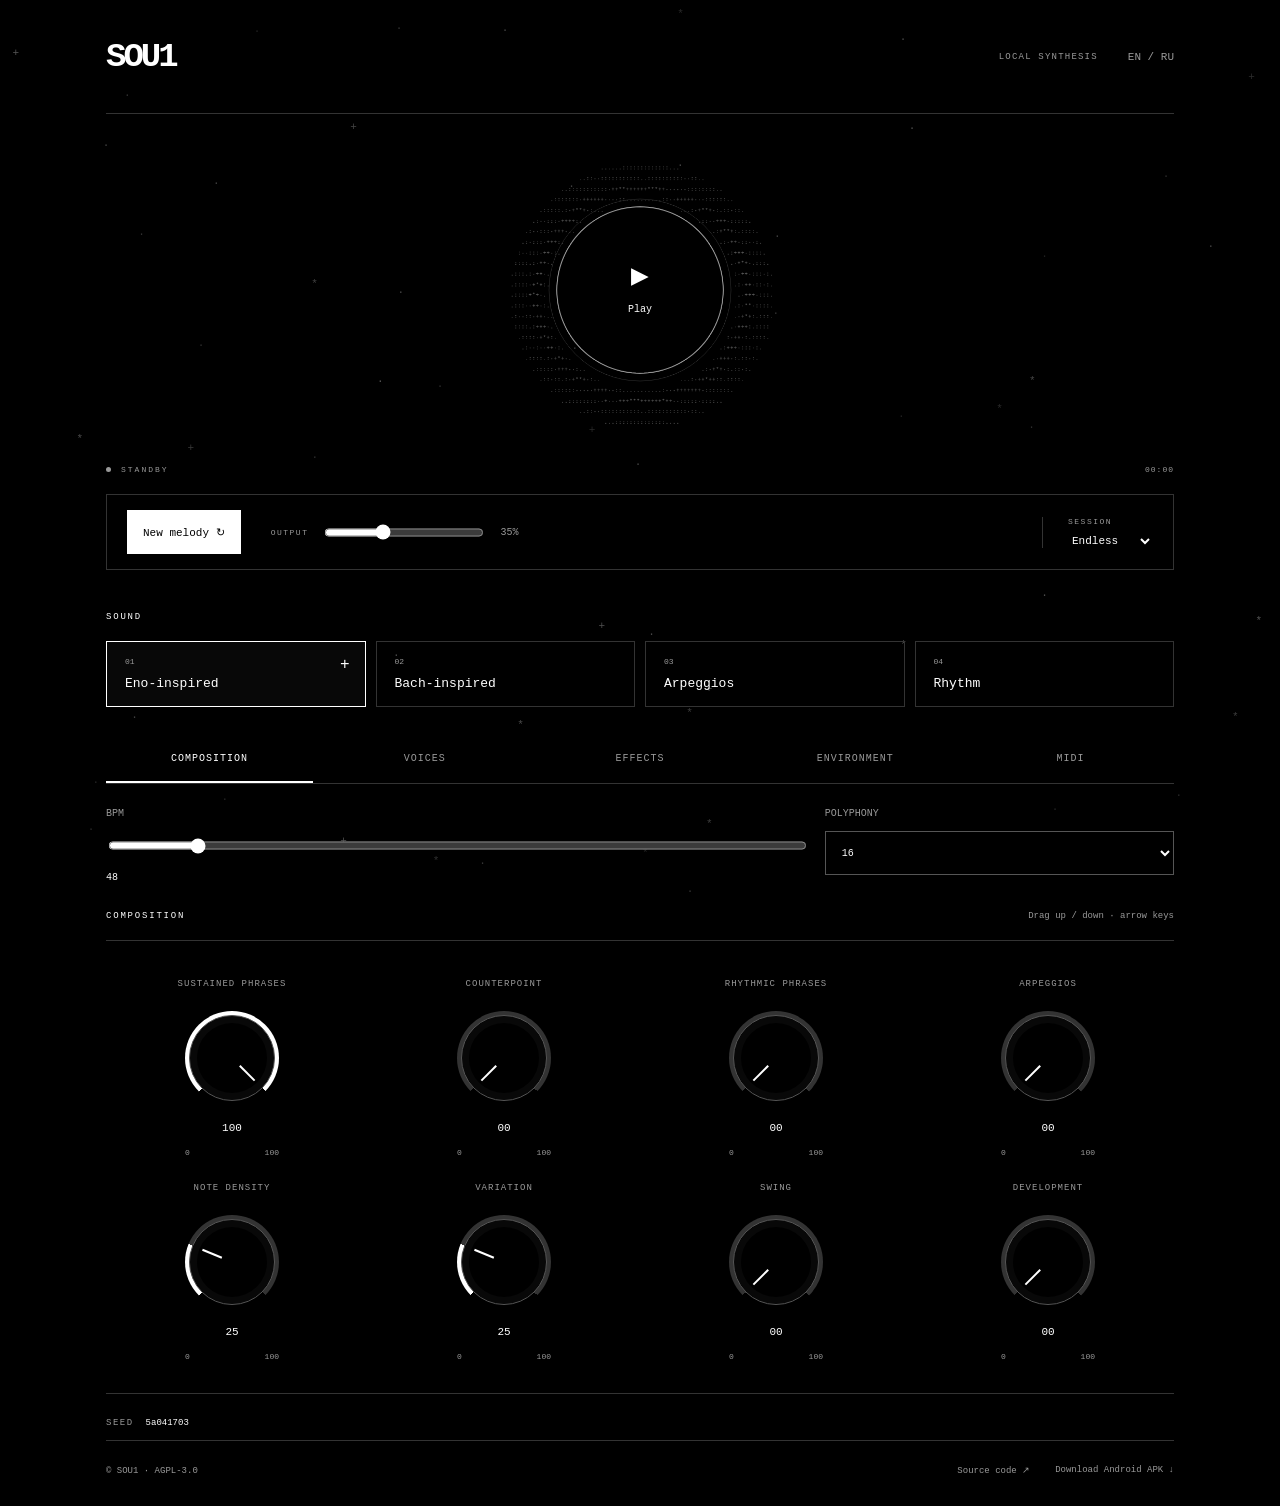
==== commit 7e5b24bb: "Integrate opt-in CC0 percussion into continuous PWA playback Preserve procedural default, EventScore" ====
--- a/docs/index.html
+++ b/docs/index.html
@@ -7,10 +7,11 @@
 <section class="sound-section" aria-labelledby="sound-title"><div class="section-label"><h2 id="sound-title" data-i18n="sound">SOUND</h2></div><div class="presets"><button class="preset selected" data-preset="focus"><span>01</span><strong data-i18n="focus">Focus</strong></button><button class="preset" data-preset="dusk"><span>02</span><strong data-i18n="dusk">Dusk</strong></button><button class="preset" data-preset="drift"><span>03</span><strong data-i18n="drift">Drift</strong></button><button class="preset" data-preset="bloom"><span>04</span><strong data-i18n="bloom">Bloom</strong></button></div></section>
 <nav class="workspace-tabs" aria-label="Instrument panels"><button class="selected" data-panel="composition-panel" data-i18n="controls" aria-pressed="true">Composition</button><button data-panel="tone-panel" data-i18n="voices" aria-pressed="false">Voices</button><button data-panel="effects-panel" data-i18n="effects" aria-pressed="false">Effects</button><button data-panel="weather-panel" data-i18n="environment" aria-pressed="false">Environment</button><button data-panel="midi-panel" data-i18n="midi" aria-pressed="false">MIDI</button></nav>
 <section id="midi-panel" class="control-section work-panel" hidden><div class="section-label"><h2 data-i18n="midi">MIDI</h2><span data-i18n="midiScope">Generated notes · up to 512 notes</span></div><div class="midi-toolbar"><div class="midi-filters" aria-label="MIDI instruments"><button data-instrument="0" aria-pressed="true" data-i18n="pad">pad</button><button data-instrument="1" aria-pressed="true" data-i18n="pluck">pluck</button><button data-instrument="2" aria-pressed="true" data-i18n="bell">bell</button><button data-instrument="3" aria-pressed="true" data-i18n="texture">texture</button><button data-instrument="4" aria-pressed="true" data-i18n="pulse">pulse</button><button data-instrument="5" aria-pressed="true" data-i18n="kick">kick</button><button data-instrument="6" aria-pressed="true" data-i18n="snare">snare</button><button data-instrument="7" aria-pressed="true" data-i18n="hihat">hihat</button><button data-instrument="8" aria-pressed="true" data-i18n="toms">toms</button><button data-instrument="9" aria-pressed="true" data-i18n="cymbal">cymbal</button></div><button id="midi-export" data-i18n="midiExport" disabled>Export .mid</button><button id="midi-follow" aria-pressed="true" data-i18n="midiFollow">Follow playhead</button></div><div class="midi-view"><div id="midi-scroll" tabindex="0" role="region" aria-label="MIDI piano roll, scroll time and pitch"><div id="midi-spacer"></div></div><canvas id="piano-roll" width="600" height="340" role="img" aria-label="Generated MIDI note piano roll"></canvas></div><p data-i18n="midiExportScope">Exports retained history (up to 512 notes); instrument sounds are approximations; overlapping identical notes may be shortened or combined.</p><p id="midi-export-status" aria-live="polite"></p><p id="midi-summary" aria-live="polite"></p></section>
-<section id="composition-panel" class="control-section work-panel" aria-labelledby="controls-title"><div class="composer-settings"><label><span>BPM</span><input id="bpm" type="range" min="30" max="180" step="1" value="72"><output id="bpm-value">72</output></label><label><span data-i18n="polyphony">POLYPHONY</span><select id="polyphony"><option value="8">8</option><option value="16" selected>16</option><option value="24">24</option><option value="32">32</option></select></label></div><div class="section-label"><h2 id="controls-title" data-i18n="controls">CONTROLS</h2><span data-i18n="knobHint">Drag up / down · arrow keys</span></div><div id="structure" class="knobs structure"></div></section><section id="tone-panel" class="control-section work-panel" hidden><div class="voice-switches"><label><input id="melody-enabled" type="checkbox" checked><span data-i18n="melody">Melody</span></label><label><input id="drums-enabled" type="checkbox"><span data-i18n="drums">Drums</span></label></div><div id="knobs" class="knobs"></div><div id="layers" class="knobs layers"></div><div class="section-label"><h2 data-i18n="drumKit">DRUM KIT</h2></div><div id="drumkit" class="knobs drumkit"></div></section>
+<section id="composition-panel" class="control-section work-panel" aria-labelledby="controls-title"><div class="composer-settings"><label><span>BPM</span><input id="bpm" type="range" min="30" max="180" step="1" value="72"><output id="bpm-value">72</output></label><label><span data-i18n="polyphony">POLYPHONY</span><select id="polyphony"><option value="8">8</option><option value="16" selected>16</option><option value="24">24</option><option value="32">32</option></select></label></div><div class="section-label"><h2 id="controls-title" data-i18n="controls">CONTROLS</h2><span data-i18n="knobHint">Drag up / down · arrow keys</span></div><div id="structure" class="knobs structure"></div></section><section id="tone-panel" class="control-section work-panel" hidden><div class="voice-switches"><label><input id="melody-enabled" type="checkbox" checked><span data-i18n="melody">Melody</span></label><label><input id="drums-enabled" type="checkbox"><span data-i18n="drums">Drums</span></label></div><div id="knobs" class="knobs"></div><div id="layers" class="knobs layers"></div><div class="section-label"><h2 data-i18n="drumKit">DRUM KIT</h2></div><div id="recorded-drums-controls" class="composer-settings"><label><span>DRUM SAMPLES / СЕМПЛЫ</span><select id="drum-samples"><option value="procedural">Original synthesis / исходный синтез</option><option value="vcsl">VCSL acoustic</option><option value="fsa-electronic">FSA compact electronic</option><option value="fsa-distkit">FSA distorted</option><option value="fsa-sdbkit">FSA SDB</option><option value="fsa-synthkit">FSA synthetic</option><option value="fsa-x0xproc1">FSA x0x 1</option><option value="fsa-x0xproc2">FSA x0x 2</option><option value="guigui-soft">Guigui soft</option><option value="guigui-dynamic">Guigui soft/hard</option></select></label><button id="cancel-prepare" type="button">Cancel preparation / отменить</button><p id="drum-source" role="status"></p><small>Enable Drums; change the bank while stopped. CC0 recorded percussion; melody and MIDI generation are unchanged. / Включите «Ударные»; выбор набора после остановки. Записанные ударные CC0; мелодии и генератор MIDI прежние.</small></div><div id="drumkit" class="knobs drumkit"></div></section>
 <section id="effects-panel" class="control-section work-panel" aria-labelledby="effects-title" hidden><div class="section-label"><h2 id="effects-title" data-i18n="effects">EFFECTS</h2></div><div id="effects" class="knobs"></div></section>
 <section id="weather-panel" class="control-section work-panel" aria-labelledby="environment-title" hidden><div class="section-label"><h2 id="environment-title" data-i18n="environment">ENVIRONMENT</h2></div><div class="weather-options"><label><input id="rain-enabled" type="checkbox"><span data-i18n="rain">Rain</span></label><select id="rain-type" aria-label="Rain type"><option value="1" data-i18n="lightRain">Light rain</option><option value="2" data-i18n="steadyRain">Steady rain</option><option value="3" data-i18n="heavyRain">Heavy rain</option></select><label><input id="thunder-enabled" type="checkbox"><span data-i18n="thunder">Thunder</span></label><label><input id="wind-enabled" type="checkbox"><span data-i18n="wind">Wind</span></label></div><div id="weather" class="knobs"></div></section>
 <section class="bottom-line"><div class="seed"><span data-i18n="seed">SEED</span><code id="seed-value"></code></div><button id="update-app" class="text-button" hidden data-i18n="updateApp">Update ↻</button><button id="install" class="text-button" hidden data-i18n="install">Install PWA ↓</button></section>
 <p id="notice" role="status" class="notice" data-i18n="quiet"></p>
 <footer><span>© SOU1 · AGPL-3.0</span><nav aria-label="Project links"><a href="https://github.com/FedotovskiiLev/SOU1" target="_blank" rel="noopener noreferrer" data-i18n="source">Source code ↗</a><a id="apk" aria-disabled="true" data-i18n="apkPending">Android APK · preparing</a></nav></footer>
 </main><script type="module" src="app.js"></script></body></html>
+
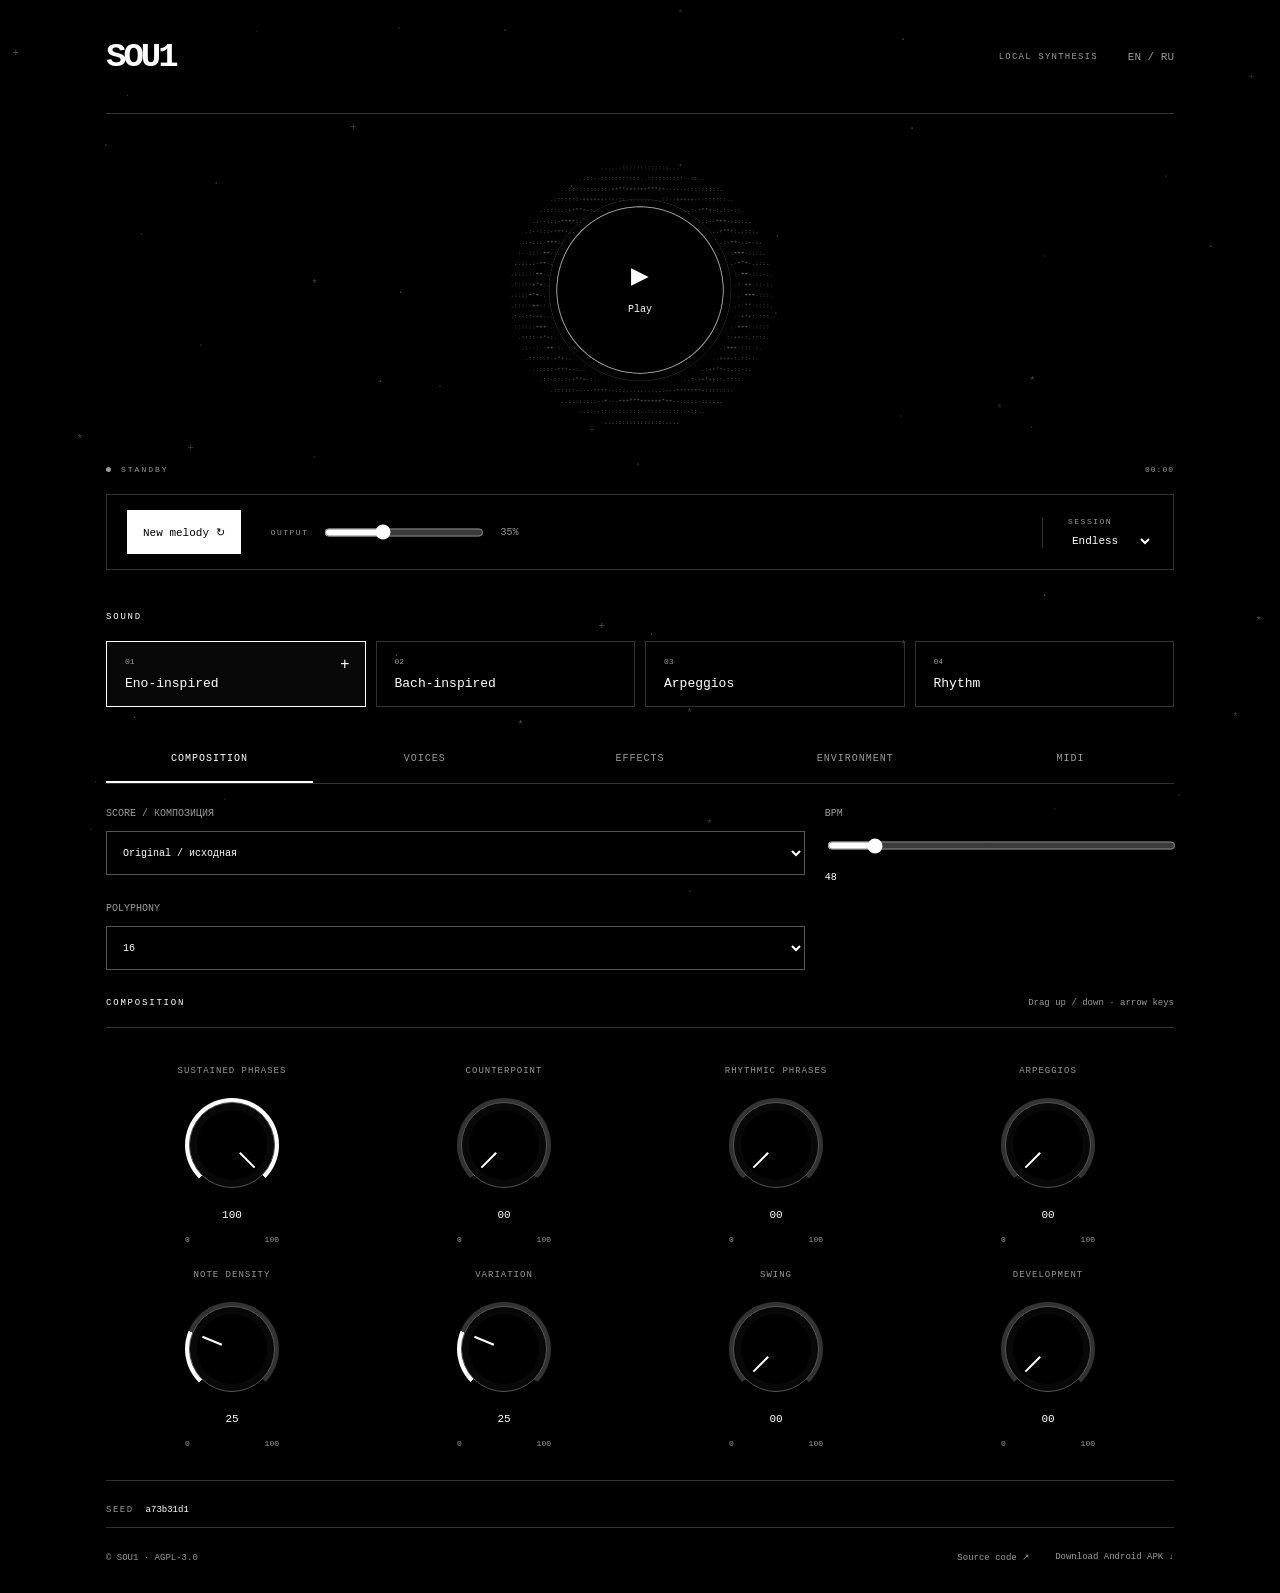
==== commit 43444c4a: "Add opt-in continuous developing score to PWA and native playback" ====
--- a/docs/index.html
+++ b/docs/index.html
@@ -7,7 +7,7 @@
 <section class="sound-section" aria-labelledby="sound-title"><div class="section-label"><h2 id="sound-title" data-i18n="sound">SOUND</h2></div><div class="presets"><button class="preset selected" data-preset="focus"><span>01</span><strong data-i18n="focus">Focus</strong></button><button class="preset" data-preset="dusk"><span>02</span><strong data-i18n="dusk">Dusk</strong></button><button class="preset" data-preset="drift"><span>03</span><strong data-i18n="drift">Drift</strong></button><button class="preset" data-preset="bloom"><span>04</span><strong data-i18n="bloom">Bloom</strong></button></div></section>
 <nav class="workspace-tabs" aria-label="Instrument panels"><button class="selected" data-panel="composition-panel" data-i18n="controls" aria-pressed="true">Composition</button><button data-panel="tone-panel" data-i18n="voices" aria-pressed="false">Voices</button><button data-panel="effects-panel" data-i18n="effects" aria-pressed="false">Effects</button><button data-panel="weather-panel" data-i18n="environment" aria-pressed="false">Environment</button><button data-panel="midi-panel" data-i18n="midi" aria-pressed="false">MIDI</button></nav>
 <section id="midi-panel" class="control-section work-panel" hidden><div class="section-label"><h2 data-i18n="midi">MIDI</h2><span data-i18n="midiScope">Generated notes · up to 512 notes</span></div><div class="midi-toolbar"><div class="midi-filters" aria-label="MIDI instruments"><button data-instrument="0" aria-pressed="true" data-i18n="pad">pad</button><button data-instrument="1" aria-pressed="true" data-i18n="pluck">pluck</button><button data-instrument="2" aria-pressed="true" data-i18n="bell">bell</button><button data-instrument="3" aria-pressed="true" data-i18n="texture">texture</button><button data-instrument="4" aria-pressed="true" data-i18n="pulse">pulse</button><button data-instrument="5" aria-pressed="true" data-i18n="kick">kick</button><button data-instrument="6" aria-pressed="true" data-i18n="snare">snare</button><button data-instrument="7" aria-pressed="true" data-i18n="hihat">hihat</button><button data-instrument="8" aria-pressed="true" data-i18n="toms">toms</button><button data-instrument="9" aria-pressed="true" data-i18n="cymbal">cymbal</button></div><button id="midi-export" data-i18n="midiExport" disabled>Export .mid</button><button id="midi-follow" aria-pressed="true" data-i18n="midiFollow">Follow playhead</button></div><div class="midi-view"><div id="midi-scroll" tabindex="0" role="region" aria-label="MIDI piano roll, scroll time and pitch"><div id="midi-spacer"></div></div><canvas id="piano-roll" width="600" height="340" role="img" aria-label="Generated MIDI note piano roll"></canvas></div><p data-i18n="midiExportScope">Exports retained history (up to 512 notes); instrument sounds are approximations; overlapping identical notes may be shortened or combined.</p><p id="midi-export-status" aria-live="polite"></p><p id="midi-summary" aria-live="polite"></p></section>
-<section id="composition-panel" class="control-section work-panel" aria-labelledby="controls-title"><div class="composer-settings"><label><span>BPM</span><input id="bpm" type="range" min="30" max="180" step="1" value="72"><output id="bpm-value">72</output></label><label><span data-i18n="polyphony">POLYPHONY</span><select id="polyphony"><option value="8">8</option><option value="16" selected>16</option><option value="24">24</option><option value="32">32</option></select></label></div><div class="section-label"><h2 id="controls-title" data-i18n="controls">CONTROLS</h2><span data-i18n="knobHint">Drag up / down · arrow keys</span></div><div id="structure" class="knobs structure"></div></section><section id="tone-panel" class="control-section work-panel" hidden><div class="voice-switches"><label><input id="melody-enabled" type="checkbox" checked><span data-i18n="melody">Melody</span></label><label><input id="drums-enabled" type="checkbox"><span data-i18n="drums">Drums</span></label></div><div id="knobs" class="knobs"></div><div id="layers" class="knobs layers"></div><div class="section-label"><h2 data-i18n="drumKit">DRUM KIT</h2></div><div id="recorded-drums-controls" class="composer-settings"><label><span>DRUM SAMPLES / СЕМПЛЫ</span><select id="drum-samples"><option value="procedural">Original synthesis / исходный синтез</option><option value="vcsl">VCSL acoustic</option><option value="fsa-electronic">FSA compact electronic</option><option value="fsa-distkit">FSA distorted</option><option value="fsa-sdbkit">FSA SDB</option><option value="fsa-synthkit">FSA synthetic</option><option value="fsa-x0xproc1">FSA x0x 1</option><option value="fsa-x0xproc2">FSA x0x 2</option><option value="guigui-soft">Guigui soft</option><option value="guigui-dynamic">Guigui soft/hard</option></select></label><button id="cancel-prepare" type="button">Cancel preparation / отменить</button><p id="drum-source" role="status"></p><small>Enable Drums; change the bank while stopped. CC0 recorded percussion; melody and MIDI generation are unchanged. / Включите «Ударные»; выбор набора после остановки. Записанные ударные CC0; мелодии и генератор MIDI прежние.</small></div><div id="drumkit" class="knobs drumkit"></div></section>
+<section id="composition-panel" class="control-section work-panel" aria-labelledby="controls-title"><div class="composer-settings"><label id="score-mode-control"><span>SCORE / КОМПОЗИЦИЯ</span><select id="score-mode"><option value="original">Original / исходная</option><option value="developing">Developing phrases / развитие фраз</option></select></label><label><span>BPM</span><input id="bpm" type="range" min="30" max="180" step="1" value="72"><output id="bpm-value">72</output></label><label><span data-i18n="polyphony">POLYPHONY</span><select id="polyphony"><option value="8">8</option><option value="16" selected>16</option><option value="24">24</option><option value="32">32</option></select></label></div><div class="section-label"><h2 id="controls-title" data-i18n="controls">CONTROLS</h2><span data-i18n="knobHint">Drag up / down · arrow keys</span></div><div id="structure" class="knobs structure"></div></section><section id="tone-panel" class="control-section work-panel" hidden><div class="voice-switches"><label><input id="melody-enabled" type="checkbox" checked><span data-i18n="melody">Melody</span></label><label><input id="drums-enabled" type="checkbox"><span data-i18n="drums">Drums</span></label></div><div id="knobs" class="knobs"></div><div id="layers" class="knobs layers"></div><div class="section-label"><h2 data-i18n="drumKit">DRUM KIT</h2></div><div id="recorded-drums-controls" class="composer-settings"><label><span>DRUM SAMPLES / СЕМПЛЫ</span><select id="drum-samples"><option value="procedural">Original synthesis / исходный синтез</option><option value="vcsl">VCSL acoustic</option><option value="fsa-electronic">FSA compact electronic</option><option value="fsa-distkit">FSA distorted</option><option value="fsa-sdbkit">FSA SDB</option><option value="fsa-synthkit">FSA synthetic</option><option value="fsa-x0xproc1">FSA x0x 1</option><option value="fsa-x0xproc2">FSA x0x 2</option><option value="guigui-soft">Guigui soft</option><option value="guigui-dynamic">Guigui soft/hard</option></select></label><button id="cancel-prepare" type="button">Cancel preparation / отменить</button><p id="drum-source" role="status"></p><small>Enable Drums; change the bank while stopped. CC0 recorded percussion; melodic synthesis retains its selected voices. / Включите «Ударные»; выбор набора после остановки. Записанные ударные CC0; тембры мелодий зависят от выбранных голосов.</small></div><div id="drumkit" class="knobs drumkit"></div></section>
 <section id="effects-panel" class="control-section work-panel" aria-labelledby="effects-title" hidden><div class="section-label"><h2 id="effects-title" data-i18n="effects">EFFECTS</h2></div><div id="effects" class="knobs"></div></section>
 <section id="weather-panel" class="control-section work-panel" aria-labelledby="environment-title" hidden><div class="section-label"><h2 id="environment-title" data-i18n="environment">ENVIRONMENT</h2></div><div class="weather-options"><label><input id="rain-enabled" type="checkbox"><span data-i18n="rain">Rain</span></label><select id="rain-type" aria-label="Rain type"><option value="1" data-i18n="lightRain">Light rain</option><option value="2" data-i18n="steadyRain">Steady rain</option><option value="3" data-i18n="heavyRain">Heavy rain</option></select><label><input id="thunder-enabled" type="checkbox"><span data-i18n="thunder">Thunder</span></label><label><input id="wind-enabled" type="checkbox"><span data-i18n="wind">Wind</span></label></div><div id="weather" class="knobs"></div></section>
 <section class="bottom-line"><div class="seed"><span data-i18n="seed">SEED</span><code id="seed-value"></code></div><button id="update-app" class="text-button" hidden data-i18n="updateApp">Update ↻</button><button id="install" class="text-button" hidden data-i18n="install">Install PWA ↓</button></section>
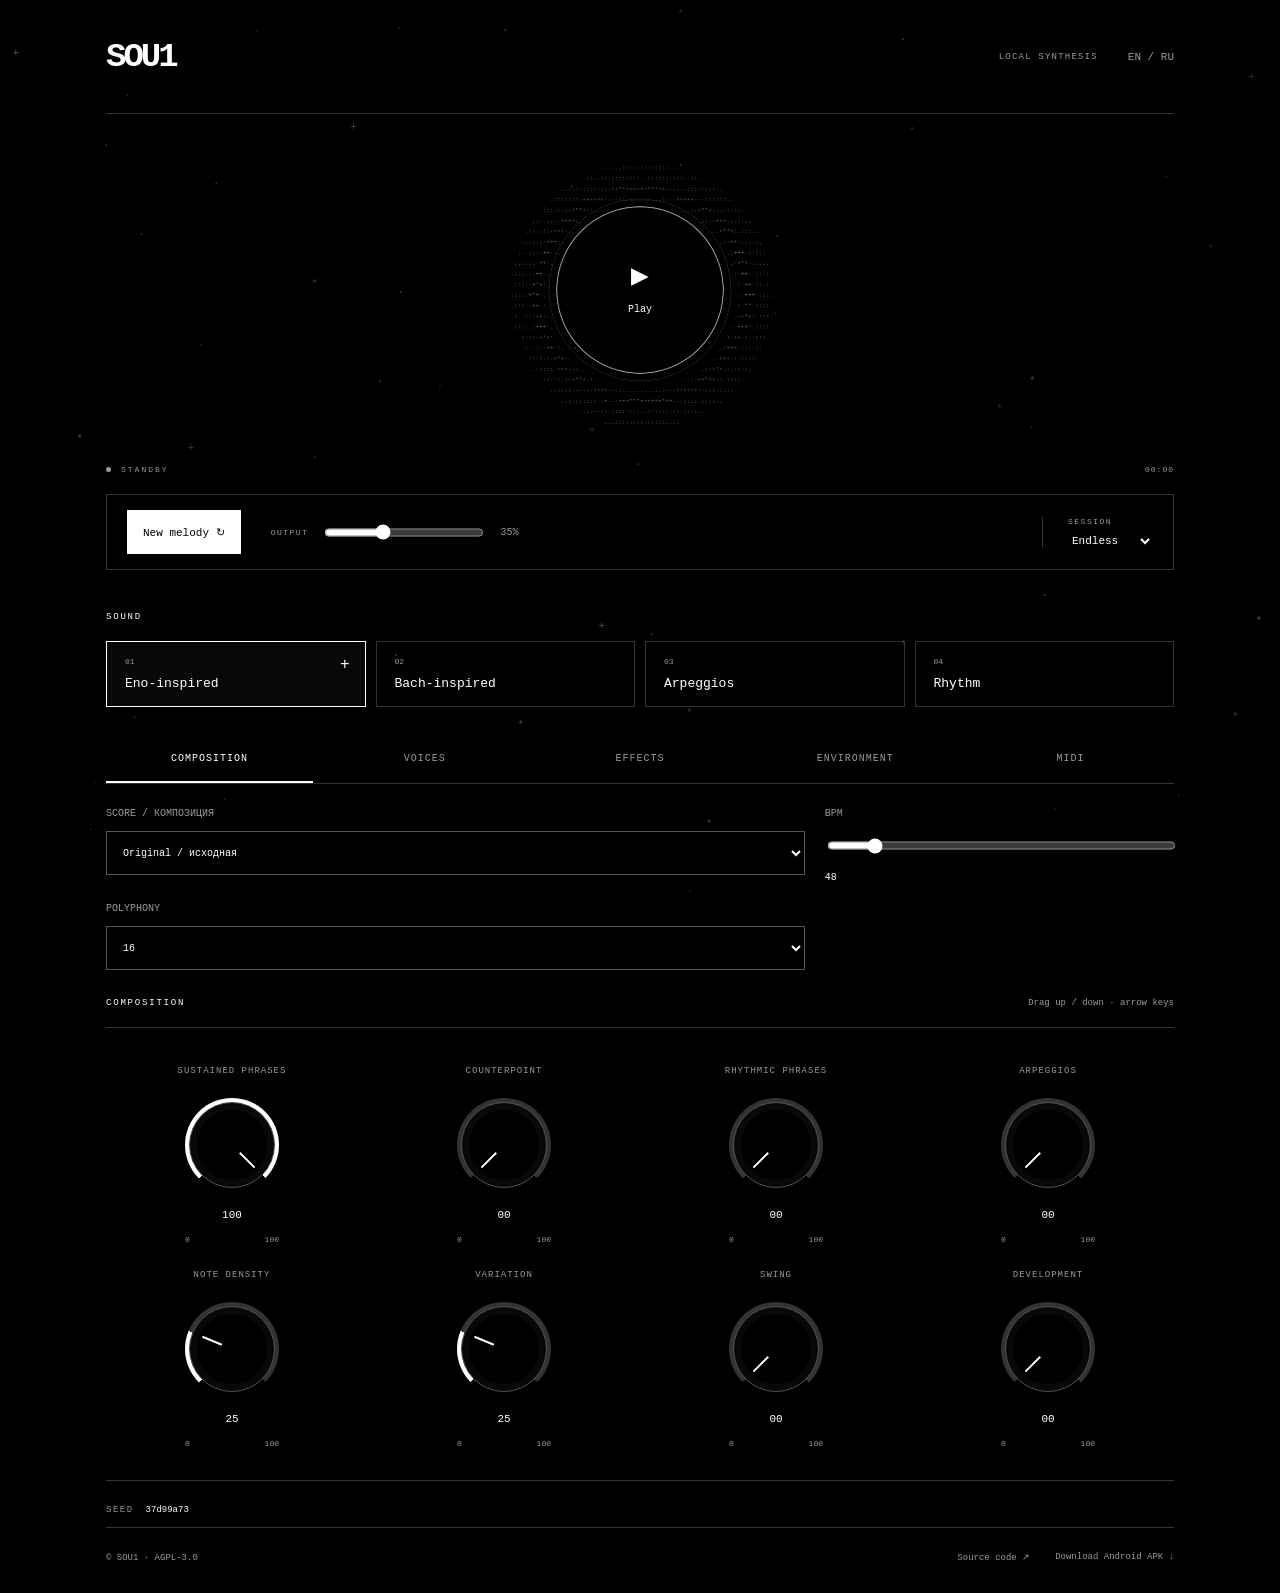
==== commit c0256add: "Integrate configurable live scores and CC0 instruments for SOU1 0.3 candidate Preserve original cont" ====
--- a/docs/index.html
+++ b/docs/index.html
@@ -7,7 +7,7 @@
 <section class="sound-section" aria-labelledby="sound-title"><div class="section-label"><h2 id="sound-title" data-i18n="sound">SOUND</h2></div><div class="presets"><button class="preset selected" data-preset="focus"><span>01</span><strong data-i18n="focus">Focus</strong></button><button class="preset" data-preset="dusk"><span>02</span><strong data-i18n="dusk">Dusk</strong></button><button class="preset" data-preset="drift"><span>03</span><strong data-i18n="drift">Drift</strong></button><button class="preset" data-preset="bloom"><span>04</span><strong data-i18n="bloom">Bloom</strong></button></div></section>
 <nav class="workspace-tabs" aria-label="Instrument panels"><button class="selected" data-panel="composition-panel" data-i18n="controls" aria-pressed="true">Composition</button><button data-panel="tone-panel" data-i18n="voices" aria-pressed="false">Voices</button><button data-panel="effects-panel" data-i18n="effects" aria-pressed="false">Effects</button><button data-panel="weather-panel" data-i18n="environment" aria-pressed="false">Environment</button><button data-panel="midi-panel" data-i18n="midi" aria-pressed="false">MIDI</button></nav>
 <section id="midi-panel" class="control-section work-panel" hidden><div class="section-label"><h2 data-i18n="midi">MIDI</h2><span data-i18n="midiScope">Generated notes · up to 512 notes</span></div><div class="midi-toolbar"><div class="midi-filters" aria-label="MIDI instruments"><button data-instrument="0" aria-pressed="true" data-i18n="pad">pad</button><button data-instrument="1" aria-pressed="true" data-i18n="pluck">pluck</button><button data-instrument="2" aria-pressed="true" data-i18n="bell">bell</button><button data-instrument="3" aria-pressed="true" data-i18n="texture">texture</button><button data-instrument="4" aria-pressed="true" data-i18n="pulse">pulse</button><button data-instrument="5" aria-pressed="true" data-i18n="kick">kick</button><button data-instrument="6" aria-pressed="true" data-i18n="snare">snare</button><button data-instrument="7" aria-pressed="true" data-i18n="hihat">hihat</button><button data-instrument="8" aria-pressed="true" data-i18n="toms">toms</button><button data-instrument="9" aria-pressed="true" data-i18n="cymbal">cymbal</button></div><button id="midi-export" data-i18n="midiExport" disabled>Export .mid</button><button id="midi-follow" aria-pressed="true" data-i18n="midiFollow">Follow playhead</button></div><div class="midi-view"><div id="midi-scroll" tabindex="0" role="region" aria-label="MIDI piano roll, scroll time and pitch"><div id="midi-spacer"></div></div><canvas id="piano-roll" width="600" height="340" role="img" aria-label="Generated MIDI note piano roll"></canvas></div><p data-i18n="midiExportScope">Exports retained history (up to 512 notes); instrument sounds are approximations; overlapping identical notes may be shortened or combined.</p><p id="midi-export-status" aria-live="polite"></p><p id="midi-summary" aria-live="polite"></p></section>
-<section id="composition-panel" class="control-section work-panel" aria-labelledby="controls-title"><div class="composer-settings"><label id="score-mode-control"><span>SCORE / КОМПОЗИЦИЯ</span><select id="score-mode"><option value="original">Original / исходная</option><option value="developing">Developing phrases / развитие фраз</option></select></label><label><span>BPM</span><input id="bpm" type="range" min="30" max="180" step="1" value="72"><output id="bpm-value">72</output></label><label><span data-i18n="polyphony">POLYPHONY</span><select id="polyphony"><option value="8">8</option><option value="16" selected>16</option><option value="24">24</option><option value="32">32</option></select></label></div><div class="section-label"><h2 id="controls-title" data-i18n="controls">CONTROLS</h2><span data-i18n="knobHint">Drag up / down · arrow keys</span></div><div id="structure" class="knobs structure"></div></section><section id="tone-panel" class="control-section work-panel" hidden><div class="voice-switches"><label><input id="melody-enabled" type="checkbox" checked><span data-i18n="melody">Melody</span></label><label><input id="drums-enabled" type="checkbox"><span data-i18n="drums">Drums</span></label></div><div id="knobs" class="knobs"></div><div id="layers" class="knobs layers"></div><div class="section-label"><h2 data-i18n="drumKit">DRUM KIT</h2></div><div id="recorded-drums-controls" class="composer-settings"><label><span>DRUM SAMPLES / СЕМПЛЫ</span><select id="drum-samples"><option value="procedural">Original synthesis / исходный синтез</option><option value="vcsl">VCSL acoustic</option><option value="fsa-electronic">FSA compact electronic</option><option value="fsa-distkit">FSA distorted</option><option value="fsa-sdbkit">FSA SDB</option><option value="fsa-synthkit">FSA synthetic</option><option value="fsa-x0xproc1">FSA x0x 1</option><option value="fsa-x0xproc2">FSA x0x 2</option><option value="guigui-soft">Guigui soft</option><option value="guigui-dynamic">Guigui soft/hard</option></select></label><button id="cancel-prepare" type="button">Cancel preparation / отменить</button><p id="drum-source" role="status"></p><small>Enable Drums; change the bank while stopped. CC0 recorded percussion; melodic synthesis retains its selected voices. / Включите «Ударные»; выбор набора после остановки. Записанные ударные CC0; тембры мелодий зависят от выбранных голосов.</small></div><div id="drumkit" class="knobs drumkit"></div></section>
+<section id="composition-panel" class="control-section work-panel" aria-labelledby="controls-title"><div class="composer-settings"><label id="score-mode-control"><span>SCORE / КОМПОЗИЦИЯ</span><select id="score-mode"><option value="original">Original / исходная</option><option value="developing">Developing phrases / развитие фраз</option></select></label><label><span>BPM</span><input id="bpm" type="range" min="30" max="180" step="1" value="72"><output id="bpm-value">72</output></label><label><span data-i18n="polyphony">POLYPHONY</span><select id="polyphony"><option value="8">8</option><option value="16" selected>16</option><option value="24">24</option><option value="32">32</option></select></label></div><details id="development-controls" class="selection-details"><summary data-i18n="advancedComposition">TONALITY &amp; PHRASES</summary><p data-i18n="selectionHint"></p><div class="selection-row"><label><span data-i18n="tonic"></span><select id="config-tonic"><option value="seed">From seed / из сида</option><option value="0">C</option><option value="1">C♯ / D♭</option><option value="2">D</option><option value="3">D♯ / E♭</option><option value="4">E</option><option value="5">F</option><option value="6">F♯ / G♭</option><option value="7">G</option><option value="8">G♯ / A♭</option><option value="9">A</option><option value="10">A♯ / B♭</option><option value="11">B</option></select></label><label class="selection-lock"><input id="lock-tonic" type="checkbox"><span data-i18n="lockChoice">Lock</span></label></div><div class="selection-row"><label><span data-i18n="scale"></span><select id="config-mode"><option value="seed">From seed / из сида</option><option value="0">Ionian / мажор</option><option value="1">Dorian / дорийский</option><option value="2">Aeolian / минор</option><option value="3">Mixolydian / миксолидийский</option><option value="4">Lydian / лидийский</option><option value="5">Phrygian / фригийский</option><option value="6">Harmonic minor / гармонический минор</option></select></label><label class="selection-lock"><input id="lock-mode" type="checkbox"><span data-i18n="lockChoice">Lock</span></label></div><div class="selection-row"><label><span data-i18n="meter"></span><select id="config-meter"><option value="seed">From seed / из сида</option><option value="0">4/4</option><option value="1">3/4</option><option value="2">5/4</option><option value="3">7/8</option><option value="4">9/8</option><option value="5">6/4</option></select></label><label class="selection-lock"><input id="lock-meter" type="checkbox"><span data-i18n="lockChoice">Lock</span></label></div><div class="selection-row"><label><span data-i18n="rhythmFamily"></span><select id="config-rhythmFamily"><option value="seed">From seed / из сида</option><option value="0">Straight</option><option value="1">Ternary</option><option value="2">Displaced</option><option value="3">Spacious</option><option value="4">Triplet</option><option value="5">Broken</option><option value="6">Offbeat</option><option value="7">Tresillo</option></select></label><label class="selection-lock"><input id="lock-rhythmFamily" type="checkbox"><span data-i18n="lockChoice">Lock</span></label></div><div class="selection-row"><label><span data-i18n="arpStrategy"></span><select id="config-arpStrategy"><option value="seed">From seed / из сида</option><option value="0">Up</option><option value="1">Down</option><option value="2">Up-down</option><option value="3">Outside-in</option><option value="4">Skipping</option><option value="5">Motif</option><option value="6">Triplet cycle</option><option value="7">Displaced</option></select></label><label class="selection-lock"><input id="lock-arpStrategy" type="checkbox"><span data-i18n="lockChoice">Lock</span></label></div><div class="selection-row"><label><span data-i18n="drumPattern"></span><select id="config-drumPattern"><option value="seed">From seed / из сида</option><option value="0">Four-on-floor</option><option value="1">Half-time</option><option value="2">Broken</option><option value="3">Clave / tresillo</option><option value="4">Triplet</option><option value="5">Sparse</option><option value="6">Offbeat</option><option value="7">Tom-led</option></select></label><label class="selection-lock"><input id="lock-drumPattern" type="checkbox"><span data-i18n="lockChoice">Lock</span></label></div><div class="selection-row"><label><span data-i18n="harmony"></span><select id="config-harmony"><option value="auto">Auto / автоматически</option><option value="fixed">Fixed tonic / один аккорд</option><option value="progression">Chord progression / смена аккордов</option><option value="modulating">Related keys / близкие тональности</option></select></label><label class="selection-lock"><input id="lock-harmony" type="checkbox"><span data-i18n="lockChoice">Lock</span></label></div><div class="selection-row"><label><span data-i18n="drumVariation">DRUM VARIATION</span><input id="config-drumVariation" type="range" min="0" max="100" step="1" value="50"><output id="config-drumVariation-value">Auto</output></label><label><input id="config-drumVariation-auto" type="checkbox" checked><span data-i18n="autoChoice">Auto</span></label><label class="selection-lock"><input id="lock-drumVariation" type="checkbox"><span data-i18n="lockChoice">Lock</span></label></div><button id="random-composition" type="button" data-i18n="randomUnlocked">Randomize unlocked</button><small id="config-seed"></small></details><div class="section-label"><h2 id="controls-title" data-i18n="controls">CONTROLS</h2><span data-i18n="knobHint">Drag up / down · arrow keys</span></div><div id="structure" class="knobs structure"></div></section><section id="tone-panel" class="control-section work-panel" hidden><div class="voice-switches"><label><input id="melody-enabled" type="checkbox" checked><span data-i18n="melody">Melody</span></label><label><input id="drums-enabled" type="checkbox"><span data-i18n="drums">Drums</span></label></div><div id="melodic-controls" class="composer-settings"><label><span data-i18n="melodicPalette">INSTRUMENT PALETTE</span><select id="melodic-preset"><option value="procedural">Original synthesis / исходный синтез</option><option value="chamber">Chamber: cello, harp, violin, pizzicato</option><option value="piano-room">Piano Room: cello, Steinway, violin, pizzicato</option><option value="chamber-flute">Flute Chamber (range-limited lead)</option></select></label><p id="melodic-source" role="status"></p><small data-i18n="melodicHint"></small></div><div id="knobs" class="knobs"></div><div id="layers" class="knobs layers"></div><div class="section-label"><h2 data-i18n="drumKit">DRUM KIT</h2></div><div id="recorded-drums-controls" class="composer-settings"><label><span>DRUM SAMPLES / СЕМПЛЫ</span><select id="drum-samples"><option value="procedural">Original synthesis / исходный синтез</option><option value="vcsl">VCSL acoustic</option><option value="fsa-electronic">FSA compact electronic</option><option value="fsa-distkit">FSA distorted</option><option value="fsa-sdbkit">FSA SDB</option><option value="fsa-synthkit">FSA synthetic</option><option value="fsa-x0xproc1">FSA x0x 1</option><option value="fsa-x0xproc2">FSA x0x 2</option><option value="guigui-soft">Guigui soft</option><option value="guigui-dynamic">Guigui soft/hard</option></select></label><button id="cancel-prepare" type="button">Cancel preparation / отменить</button><p id="drum-source" role="status"></p><small>Enable Drums; change the bank while stopped. CC0 recorded percussion; melodic synthesis retains its selected voices. / Включите «Ударные»; выбор набора после остановки. Записанные ударные CC0; тембры мелодий зависят от выбранных голосов.</small></div><details id="custom-drums-controls" class="selection-details"><summary data-i18n="customDrums">ASSEMBLE DRUM KIT</summary><p data-i18n="customDrumsHint"></p><div class="selection-row"><label><span data-i18n="kick"></span><select id="drum-role-kick"><option value="inherit">Use base kit / основной набор</option><option value="vcsl">VCSL acoustic</option><option value="fsa-electronic">FSA compact electronic</option><option value="fsa-distkit">FSA distorted</option><option value="fsa-sdbkit">FSA SDB</option><option value="fsa-synthkit">FSA synthetic</option><option value="fsa-x0xproc1">FSA x0x 1</option><option value="fsa-x0xproc2">FSA x0x 2</option><option value="guigui-soft">Guigui soft</option><option value="guigui-dynamic">Guigui soft/hard</option></select></label><label class="selection-lock"><input id="drum-lock-kick" type="checkbox"><span data-i18n="lockChoice">Lock</span></label></div><div class="selection-row"><label><span data-i18n="snare"></span><select id="drum-role-snare"><option value="inherit">Use base kit / основной набор</option><option value="vcsl">VCSL acoustic</option><option value="fsa-electronic">FSA compact electronic</option><option value="fsa-distkit">FSA distorted</option><option value="fsa-sdbkit">FSA SDB</option><option value="fsa-synthkit">FSA synthetic</option><option value="fsa-x0xproc1">FSA x0x 1</option><option value="fsa-x0xproc2">FSA x0x 2</option><option value="guigui-soft">Guigui soft</option><option value="guigui-dynamic">Guigui soft/hard</option></select></label><label class="selection-lock"><input id="drum-lock-snare" type="checkbox"><span data-i18n="lockChoice">Lock</span></label></div><div class="selection-row"><label><span data-i18n="hihat"></span><select id="drum-role-hihat"><option value="inherit">Use base kit / основной набор</option><option value="vcsl">VCSL acoustic</option><option value="fsa-electronic">FSA compact electronic</option><option value="fsa-distkit">FSA distorted</option><option value="fsa-sdbkit">FSA SDB</option><option value="fsa-synthkit">FSA synthetic</option><option value="fsa-x0xproc1">FSA x0x 1</option><option value="fsa-x0xproc2">FSA x0x 2</option><option value="guigui-soft">Guigui soft</option><option value="guigui-dynamic">Guigui soft/hard</option></select></label><label class="selection-lock"><input id="drum-lock-hihat" type="checkbox"><span data-i18n="lockChoice">Lock</span></label></div><div class="selection-row"><label><span data-i18n="toms"></span><select id="drum-role-toms"><option value="inherit">Use base kit / основной набор</option><option value="vcsl">VCSL acoustic</option><option value="fsa-electronic">FSA compact electronic</option><option value="fsa-distkit">FSA distorted</option><option value="fsa-sdbkit">FSA SDB</option><option value="fsa-synthkit">FSA synthetic</option><option value="fsa-x0xproc1">FSA x0x 1</option><option value="fsa-x0xproc2">FSA x0x 2</option><option value="guigui-soft">Guigui soft</option><option value="guigui-dynamic">Guigui soft/hard</option></select></label><label class="selection-lock"><input id="drum-lock-toms" type="checkbox"><span data-i18n="lockChoice">Lock</span></label></div><div class="selection-row"><label><span data-i18n="cymbal"></span><select id="drum-role-cymbal"><option value="inherit">Use base kit / основной набор</option><option value="vcsl">VCSL acoustic</option><option value="fsa-electronic">FSA compact electronic</option><option value="fsa-distkit">FSA distorted</option><option value="fsa-sdbkit">FSA SDB</option><option value="fsa-synthkit">FSA synthetic</option><option value="fsa-x0xproc1">FSA x0x 1</option><option value="fsa-x0xproc2">FSA x0x 2</option><option value="guigui-soft">Guigui soft</option><option value="guigui-dynamic">Guigui soft/hard</option></select></label><label class="selection-lock"><input id="drum-lock-cymbal" type="checkbox"><span data-i18n="lockChoice">Lock</span></label></div><button id="random-drums" type="button" data-i18n="randomUnlocked">Randomize unlocked</button><small id="drum-config-seed"></small></details><div id="drumkit" class="knobs drumkit"></div></section>
 <section id="effects-panel" class="control-section work-panel" aria-labelledby="effects-title" hidden><div class="section-label"><h2 id="effects-title" data-i18n="effects">EFFECTS</h2></div><div id="effects" class="knobs"></div></section>
 <section id="weather-panel" class="control-section work-panel" aria-labelledby="environment-title" hidden><div class="section-label"><h2 id="environment-title" data-i18n="environment">ENVIRONMENT</h2></div><div class="weather-options"><label><input id="rain-enabled" type="checkbox"><span data-i18n="rain">Rain</span></label><select id="rain-type" aria-label="Rain type"><option value="1" data-i18n="lightRain">Light rain</option><option value="2" data-i18n="steadyRain">Steady rain</option><option value="3" data-i18n="heavyRain">Heavy rain</option></select><label><input id="thunder-enabled" type="checkbox"><span data-i18n="thunder">Thunder</span></label><label><input id="wind-enabled" type="checkbox"><span data-i18n="wind">Wind</span></label></div><div id="weather" class="knobs"></div></section>
 <section class="bottom-line"><div class="seed"><span data-i18n="seed">SEED</span><code id="seed-value"></code></div><button id="update-app" class="text-button" hidden data-i18n="updateApp">Update ↻</button><button id="install" class="text-button" hidden data-i18n="install">Install PWA ↓</button></section>
--- a/docs/style.css
+++ b/docs/style.css
@@ -28,3 +28,6 @@
 #piano-roll{display:block;width:100%;height:340px;border:1px solid #333}#midi-summary{font-size:11px;color:#aaa}.workspace-tabs{flex-wrap:wrap}
 
 .midi-toolbar{display:flex;gap:16px;align-items:start;justify-content:space-between;margin-bottom:16px;flex-wrap:wrap}.midi-filters{display:flex;gap:8px;flex-wrap:wrap}.midi-toolbar button{padding:10px 12px;border:1px solid #444;background:#111;color:#aaa;font-size:10px;min-height:40px}.midi-filters button{border-left:4px solid var(--note-color)}.midi-filters button[aria-pressed="true"]{color:var(--note-color);background:#202020}.midi-filters button[aria-pressed="false"]{opacity:.45}#midi-follow[aria-pressed="true"]{border-color:#ccc;color:white}.midi-view{position:relative;border:1px solid #444}#midi-scroll{height:360px;overflow:scroll;overscroll-behavior:contain;scrollbar-color:#777 #171717;touch-action:pan-x pan-y}#piano-roll{position:absolute;left:0;top:0;pointer-events:none;border:0;width:calc(100% - 16px);height:344px}#midi-spacer{min-width:100%;height:2328px}#midi-scroll:focus-visible{outline:2px solid white;outline-offset:2px}
+
+/* Explicit setup choices do not replace the live knobs. */
+.selection-details{margin:18px 0;padding:14px;border:1px solid #333}.selection-details summary{cursor:pointer;font-size:12px;letter-spacing:.12em}.selection-details p,.selection-details small{display:block;color:#aaa;font-size:12px;line-height:1.5;margin:10px 0}.selection-row{display:flex;align-items:center;gap:12px;flex-wrap:wrap;margin:12px 0}.selection-row>label:first-child{flex:1;min-width:180px;display:grid;gap:6px}.selection-row span{font-size:11px;letter-spacing:.06em}.selection-row select{width:100%;max-width:100%;background:#111;color:#ddd;border:1px solid #444;padding:7px}.selection-row input[type=range]{width:100%}.selection-lock{display:flex;align-items:center;gap:4px}.selection-details button{margin-top:10px}.selection-details :disabled{opacity:.45}.selection-row output{font-size:11px;color:#aaa}
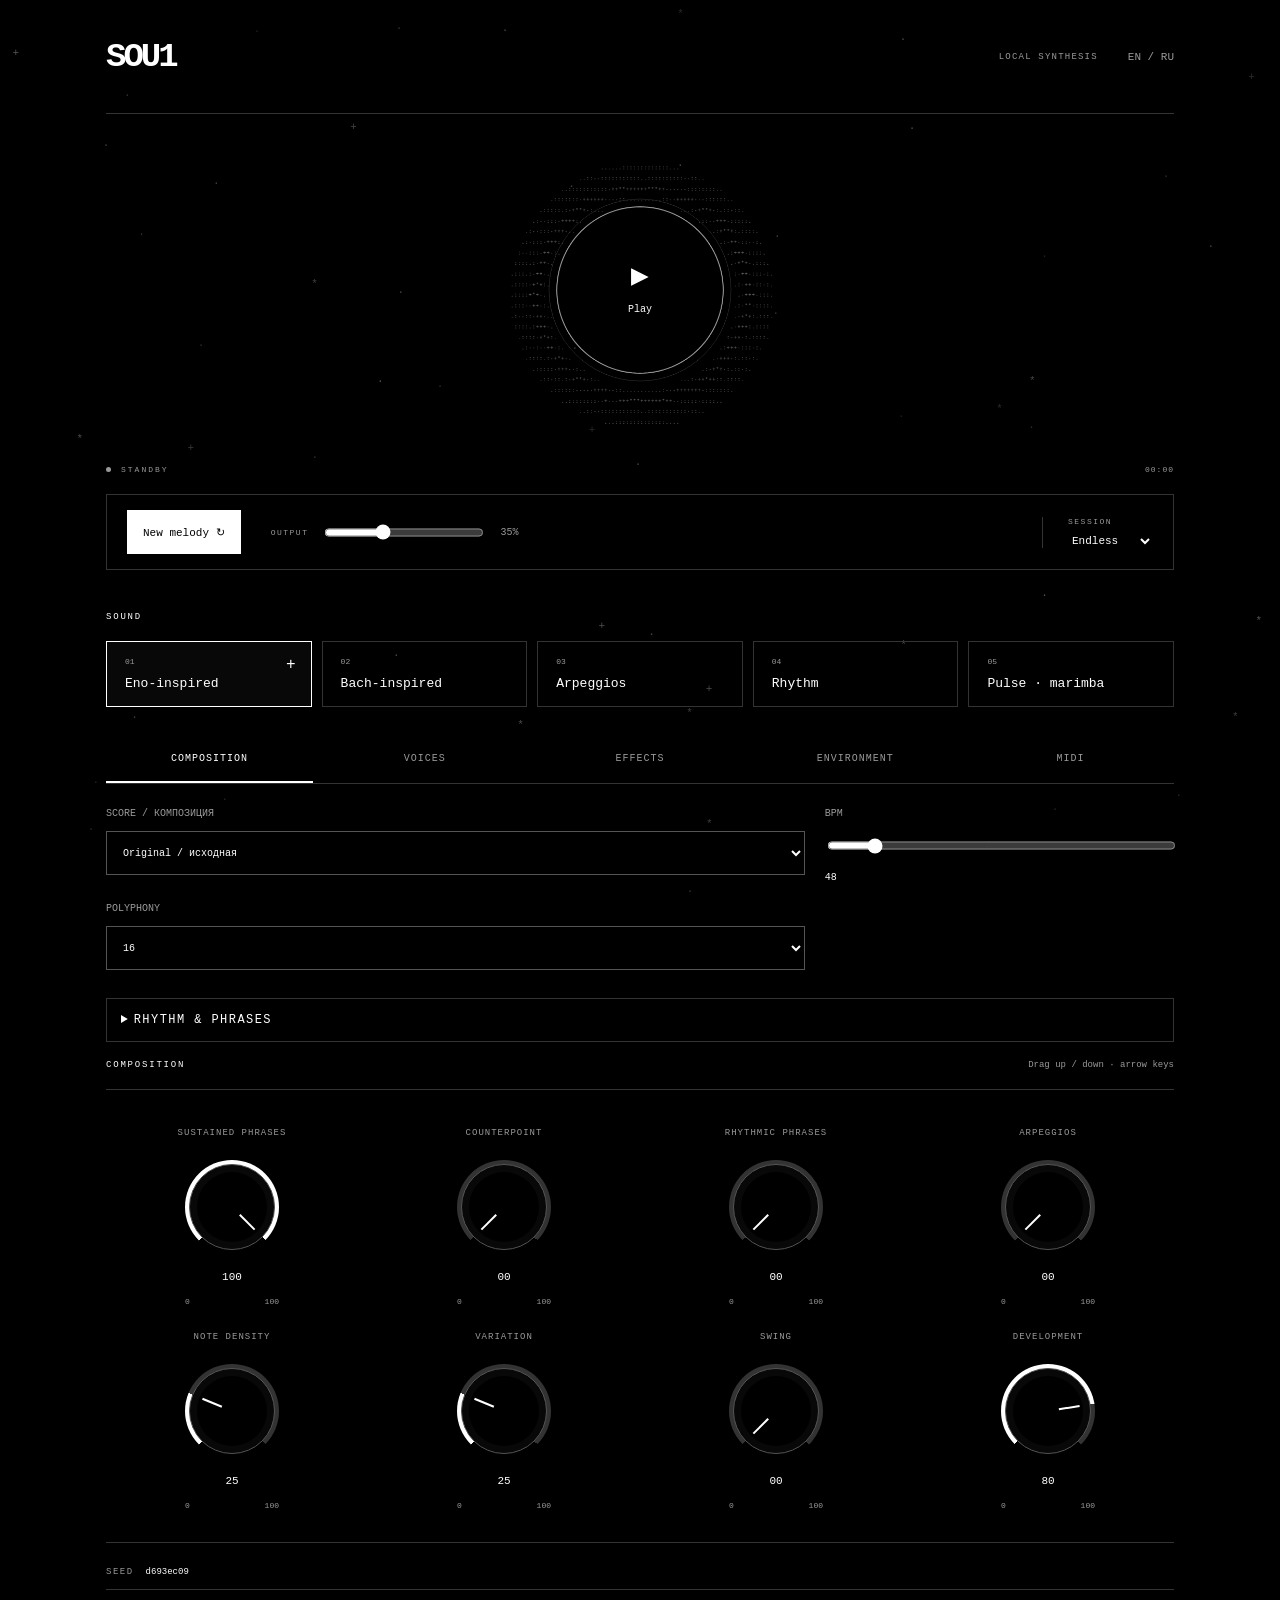
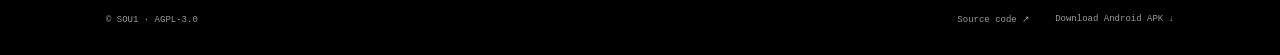
==== commit 27e3992c: "Prepare SOU1 1.0 with evolving ambient, Pulse and offline weather" ====
--- a/docs/index.html
+++ b/docs/index.html
@@ -4,12 +4,12 @@
 <header><a class="brand" href="./" aria-label="SOU1 home">SOU<span>1</span></a><div class="header-right"><span id="connection">LOCAL SYNTHESIS</span><button id="language" class="text-button" aria-label="Change language">EN / RU</button></div></header>
 <section class="hero" aria-label="Playback visualizer"><div class="art-wrap"><canvas id="ascii" width="600" height="600" aria-hidden="true"></canvas><canvas id="orb" width="500" height="500" aria-hidden="true"></canvas><button id="play" class="orb-button" aria-label="Play"><span id="play-icon">▶</span><span id="play-label" data-i18n="begin">Play</span></button><span class="art-caption"><span class="led"></span><span id="state" aria-live="polite">STANDBY</span><span id="elapsed">00:00</span></span></div></section>
 <section class="transport" aria-label="Playback"><button id="new-seed" class="seed-action" data-i18n="newSeed">New melody ↻</button><div class="volume"><label for="volume" data-i18n="volume">OUTPUT</label><input id="volume" type="range" min="0" max="100" value="35" aria-label="Output volume"><output id="volume-value">35%</output></div><label class="timer"><span data-i18n="timer">SESSION</span><select id="timer" aria-label="Session timer"><option value="0" data-i18n="endless">Endless</option><option value="25">25 min</option><option value="50">50 min</option><option value="90">90 min</option></select></label></section>
-<section class="sound-section" aria-labelledby="sound-title"><div class="section-label"><h2 id="sound-title" data-i18n="sound">SOUND</h2></div><div class="presets"><button class="preset selected" data-preset="focus"><span>01</span><strong data-i18n="focus">Focus</strong></button><button class="preset" data-preset="dusk"><span>02</span><strong data-i18n="dusk">Dusk</strong></button><button class="preset" data-preset="drift"><span>03</span><strong data-i18n="drift">Drift</strong></button><button class="preset" data-preset="bloom"><span>04</span><strong data-i18n="bloom">Bloom</strong></button></div></section>
+<section class="sound-section" aria-labelledby="sound-title"><div class="section-label"><h2 id="sound-title" data-i18n="sound">SOUND</h2></div><div class="presets"><button class="preset selected" data-preset="focus"><span>01</span><strong data-i18n="focus">Focus</strong></button><button class="preset" data-preset="dusk"><span>02</span><strong data-i18n="dusk">Dusk</strong></button><button class="preset" data-preset="drift"><span>03</span><strong data-i18n="drift">Drift</strong></button><button class="preset" data-preset="bloom"><span>04</span><strong data-i18n="bloom">Bloom</strong></button><button class="preset" data-preset="pulse" title="Seed7311 · VCSL marimba + sine · choose while stopped"><span>05</span><strong data-i18n="pulsePreset">Pulse · marimba</strong></button></div></section>
 <nav class="workspace-tabs" aria-label="Instrument panels"><button class="selected" data-panel="composition-panel" data-i18n="controls" aria-pressed="true">Composition</button><button data-panel="tone-panel" data-i18n="voices" aria-pressed="false">Voices</button><button data-panel="effects-panel" data-i18n="effects" aria-pressed="false">Effects</button><button data-panel="weather-panel" data-i18n="environment" aria-pressed="false">Environment</button><button data-panel="midi-panel" data-i18n="midi" aria-pressed="false">MIDI</button></nav>
 <section id="midi-panel" class="control-section work-panel" hidden><div class="section-label"><h2 data-i18n="midi">MIDI</h2><span data-i18n="midiScope">Generated notes · up to 512 notes</span></div><div class="midi-toolbar"><div class="midi-filters" aria-label="MIDI instruments"><button data-instrument="0" aria-pressed="true" data-i18n="pad">pad</button><button data-instrument="1" aria-pressed="true" data-i18n="pluck">pluck</button><button data-instrument="2" aria-pressed="true" data-i18n="bell">bell</button><button data-instrument="3" aria-pressed="true" data-i18n="texture">texture</button><button data-instrument="4" aria-pressed="true" data-i18n="pulse">pulse</button><button data-instrument="5" aria-pressed="true" data-i18n="kick">kick</button><button data-instrument="6" aria-pressed="true" data-i18n="snare">snare</button><button data-instrument="7" aria-pressed="true" data-i18n="hihat">hihat</button><button data-instrument="8" aria-pressed="true" data-i18n="toms">toms</button><button data-instrument="9" aria-pressed="true" data-i18n="cymbal">cymbal</button></div><button id="midi-export" data-i18n="midiExport" disabled>Export .mid</button><button id="midi-follow" aria-pressed="true" data-i18n="midiFollow">Follow playhead</button></div><div class="midi-view"><div id="midi-scroll" tabindex="0" role="region" aria-label="MIDI piano roll, scroll time and pitch"><div id="midi-spacer"></div></div><canvas id="piano-roll" width="600" height="340" role="img" aria-label="Generated MIDI note piano roll"></canvas></div><p data-i18n="midiExportScope">Exports retained history (up to 512 notes); instrument sounds are approximations; overlapping identical notes may be shortened or combined.</p><p id="midi-export-status" aria-live="polite"></p><p id="midi-summary" aria-live="polite"></p></section>
-<section id="composition-panel" class="control-section work-panel" aria-labelledby="controls-title"><div class="composer-settings"><label id="score-mode-control"><span>SCORE / КОМПОЗИЦИЯ</span><select id="score-mode"><option value="original">Original / исходная</option><option value="developing">Developing phrases / развитие фраз</option></select></label><label><span>BPM</span><input id="bpm" type="range" min="30" max="180" step="1" value="72"><output id="bpm-value">72</output></label><label><span data-i18n="polyphony">POLYPHONY</span><select id="polyphony"><option value="8">8</option><option value="16" selected>16</option><option value="24">24</option><option value="32">32</option></select></label></div><details id="development-controls" class="selection-details"><summary data-i18n="advancedComposition">TONALITY &amp; PHRASES</summary><p data-i18n="selectionHint"></p><div class="selection-row"><label><span data-i18n="tonic"></span><select id="config-tonic"><option value="seed">From seed / из сида</option><option value="0">C</option><option value="1">C♯ / D♭</option><option value="2">D</option><option value="3">D♯ / E♭</option><option value="4">E</option><option value="5">F</option><option value="6">F♯ / G♭</option><option value="7">G</option><option value="8">G♯ / A♭</option><option value="9">A</option><option value="10">A♯ / B♭</option><option value="11">B</option></select></label><label class="selection-lock"><input id="lock-tonic" type="checkbox"><span data-i18n="lockChoice">Lock</span></label></div><div class="selection-row"><label><span data-i18n="scale"></span><select id="config-mode"><option value="seed">From seed / из сида</option><option value="0">Ionian / мажор</option><option value="1">Dorian / дорийский</option><option value="2">Aeolian / минор</option><option value="3">Mixolydian / миксолидийский</option><option value="4">Lydian / лидийский</option><option value="5">Phrygian / фригийский</option><option value="6">Harmonic minor / гармонический минор</option></select></label><label class="selection-lock"><input id="lock-mode" type="checkbox"><span data-i18n="lockChoice">Lock</span></label></div><div class="selection-row"><label><span data-i18n="meter"></span><select id="config-meter"><option value="seed">From seed / из сида</option><option value="0">4/4</option><option value="1">3/4</option><option value="2">5/4</option><option value="3">7/8</option><option value="4">9/8</option><option value="5">6/4</option></select></label><label class="selection-lock"><input id="lock-meter" type="checkbox"><span data-i18n="lockChoice">Lock</span></label></div><div class="selection-row"><label><span data-i18n="rhythmFamily"></span><select id="config-rhythmFamily"><option value="seed">From seed / из сида</option><option value="0">Straight</option><option value="1">Ternary</option><option value="2">Displaced</option><option value="3">Spacious</option><option value="4">Triplet</option><option value="5">Broken</option><option value="6">Offbeat</option><option value="7">Tresillo</option></select></label><label class="selection-lock"><input id="lock-rhythmFamily" type="checkbox"><span data-i18n="lockChoice">Lock</span></label></div><div class="selection-row"><label><span data-i18n="arpStrategy"></span><select id="config-arpStrategy"><option value="seed">From seed / из сида</option><option value="0">Up</option><option value="1">Down</option><option value="2">Up-down</option><option value="3">Outside-in</option><option value="4">Skipping</option><option value="5">Motif</option><option value="6">Triplet cycle</option><option value="7">Displaced</option></select></label><label class="selection-lock"><input id="lock-arpStrategy" type="checkbox"><span data-i18n="lockChoice">Lock</span></label></div><div class="selection-row"><label><span data-i18n="drumPattern"></span><select id="config-drumPattern"><option value="seed">From seed / из сида</option><option value="0">Four-on-floor</option><option value="1">Half-time</option><option value="2">Broken</option><option value="3">Clave / tresillo</option><option value="4">Triplet</option><option value="5">Sparse</option><option value="6">Offbeat</option><option value="7">Tom-led</option></select></label><label class="selection-lock"><input id="lock-drumPattern" type="checkbox"><span data-i18n="lockChoice">Lock</span></label></div><div class="selection-row"><label><span data-i18n="harmony"></span><select id="config-harmony"><option value="auto">Auto / автоматически</option><option value="fixed">Fixed tonic / один аккорд</option><option value="progression">Chord progression / смена аккордов</option><option value="modulating">Related keys / близкие тональности</option></select></label><label class="selection-lock"><input id="lock-harmony" type="checkbox"><span data-i18n="lockChoice">Lock</span></label></div><div class="selection-row"><label><span data-i18n="drumVariation">DRUM VARIATION</span><input id="config-drumVariation" type="range" min="0" max="100" step="1" value="50"><output id="config-drumVariation-value">Auto</output></label><label><input id="config-drumVariation-auto" type="checkbox" checked><span data-i18n="autoChoice">Auto</span></label><label class="selection-lock"><input id="lock-drumVariation" type="checkbox"><span data-i18n="lockChoice">Lock</span></label></div><button id="random-composition" type="button" data-i18n="randomUnlocked">Randomize unlocked</button><small id="config-seed"></small></details><div class="section-label"><h2 id="controls-title" data-i18n="controls">CONTROLS</h2><span data-i18n="knobHint">Drag up / down · arrow keys</span></div><div id="structure" class="knobs structure"></div></section><section id="tone-panel" class="control-section work-panel" hidden><div class="voice-switches"><label><input id="melody-enabled" type="checkbox" checked><span data-i18n="melody">Melody</span></label><label><input id="drums-enabled" type="checkbox"><span data-i18n="drums">Drums</span></label></div><div id="melodic-controls" class="composer-settings"><label><span data-i18n="melodicPalette">INSTRUMENT PALETTE</span><select id="melodic-preset"><option value="procedural">Original synthesis / исходный синтез</option><option value="chamber">Chamber: cello, harp, violin, pizzicato</option><option value="piano-room">Piano Room: cello, Steinway, violin, pizzicato</option><option value="chamber-flute">Flute Chamber (range-limited lead)</option></select></label><p id="melodic-source" role="status"></p><small data-i18n="melodicHint"></small></div><div id="knobs" class="knobs"></div><div id="layers" class="knobs layers"></div><div class="section-label"><h2 data-i18n="drumKit">DRUM KIT</h2></div><div id="recorded-drums-controls" class="composer-settings"><label><span>DRUM SAMPLES / СЕМПЛЫ</span><select id="drum-samples"><option value="procedural">Original synthesis / исходный синтез</option><option value="vcsl">VCSL acoustic</option><option value="fsa-electronic">FSA compact electronic</option><option value="fsa-distkit">FSA distorted</option><option value="fsa-sdbkit">FSA SDB</option><option value="fsa-synthkit">FSA synthetic</option><option value="fsa-x0xproc1">FSA x0x 1</option><option value="fsa-x0xproc2">FSA x0x 2</option><option value="guigui-soft">Guigui soft</option><option value="guigui-dynamic">Guigui soft/hard</option></select></label><button id="cancel-prepare" type="button">Cancel preparation / отменить</button><p id="drum-source" role="status"></p><small>Enable Drums; change the bank while stopped. CC0 recorded percussion; melodic synthesis retains its selected voices. / Включите «Ударные»; выбор набора после остановки. Записанные ударные CC0; тембры мелодий зависят от выбранных голосов.</small></div><details id="custom-drums-controls" class="selection-details"><summary data-i18n="customDrums">ASSEMBLE DRUM KIT</summary><p data-i18n="customDrumsHint"></p><div class="selection-row"><label><span data-i18n="kick"></span><select id="drum-role-kick"><option value="inherit">Use base kit / основной набор</option><option value="vcsl">VCSL acoustic</option><option value="fsa-electronic">FSA compact electronic</option><option value="fsa-distkit">FSA distorted</option><option value="fsa-sdbkit">FSA SDB</option><option value="fsa-synthkit">FSA synthetic</option><option value="fsa-x0xproc1">FSA x0x 1</option><option value="fsa-x0xproc2">FSA x0x 2</option><option value="guigui-soft">Guigui soft</option><option value="guigui-dynamic">Guigui soft/hard</option></select></label><label class="selection-lock"><input id="drum-lock-kick" type="checkbox"><span data-i18n="lockChoice">Lock</span></label></div><div class="selection-row"><label><span data-i18n="snare"></span><select id="drum-role-snare"><option value="inherit">Use base kit / основной набор</option><option value="vcsl">VCSL acoustic</option><option value="fsa-electronic">FSA compact electronic</option><option value="fsa-distkit">FSA distorted</option><option value="fsa-sdbkit">FSA SDB</option><option value="fsa-synthkit">FSA synthetic</option><option value="fsa-x0xproc1">FSA x0x 1</option><option value="fsa-x0xproc2">FSA x0x 2</option><option value="guigui-soft">Guigui soft</option><option value="guigui-dynamic">Guigui soft/hard</option></select></label><label class="selection-lock"><input id="drum-lock-snare" type="checkbox"><span data-i18n="lockChoice">Lock</span></label></div><div class="selection-row"><label><span data-i18n="hihat"></span><select id="drum-role-hihat"><option value="inherit">Use base kit / основной набор</option><option value="vcsl">VCSL acoustic</option><option value="fsa-electronic">FSA compact electronic</option><option value="fsa-distkit">FSA distorted</option><option value="fsa-sdbkit">FSA SDB</option><option value="fsa-synthkit">FSA synthetic</option><option value="fsa-x0xproc1">FSA x0x 1</option><option value="fsa-x0xproc2">FSA x0x 2</option><option value="guigui-soft">Guigui soft</option><option value="guigui-dynamic">Guigui soft/hard</option></select></label><label class="selection-lock"><input id="drum-lock-hihat" type="checkbox"><span data-i18n="lockChoice">Lock</span></label></div><div class="selection-row"><label><span data-i18n="toms"></span><select id="drum-role-toms"><option value="inherit">Use base kit / основной набор</option><option value="vcsl">VCSL acoustic</option><option value="fsa-electronic">FSA compact electronic</option><option value="fsa-distkit">FSA distorted</option><option value="fsa-sdbkit">FSA SDB</option><option value="fsa-synthkit">FSA synthetic</option><option value="fsa-x0xproc1">FSA x0x 1</option><option value="fsa-x0xproc2">FSA x0x 2</option><option value="guigui-soft">Guigui soft</option><option value="guigui-dynamic">Guigui soft/hard</option></select></label><label class="selection-lock"><input id="drum-lock-toms" type="checkbox"><span data-i18n="lockChoice">Lock</span></label></div><div class="selection-row"><label><span data-i18n="cymbal"></span><select id="drum-role-cymbal"><option value="inherit">Use base kit / основной набор</option><option value="vcsl">VCSL acoustic</option><option value="fsa-electronic">FSA compact electronic</option><option value="fsa-distkit">FSA distorted</option><option value="fsa-sdbkit">FSA SDB</option><option value="fsa-synthkit">FSA synthetic</option><option value="fsa-x0xproc1">FSA x0x 1</option><option value="fsa-x0xproc2">FSA x0x 2</option><option value="guigui-soft">Guigui soft</option><option value="guigui-dynamic">Guigui soft/hard</option></select></label><label class="selection-lock"><input id="drum-lock-cymbal" type="checkbox"><span data-i18n="lockChoice">Lock</span></label></div><button id="random-drums" type="button" data-i18n="randomUnlocked">Randomize unlocked</button><small id="drum-config-seed"></small></details><div id="drumkit" class="knobs drumkit"></div></section>
+<section id="composition-panel" class="control-section work-panel" aria-labelledby="controls-title"><div class="composer-settings"><label id="score-mode-control"><span>SCORE / КОМПОЗИЦИЯ</span><select id="score-mode"><option value="original">Original / исходная</option><option value="developing">Developing phrases / развитие фраз</option></select></label><label><span>BPM</span><input id="bpm" type="range" min="30" max="180" step="1" value="72"><output id="bpm-value">72</output></label><label><span data-i18n="polyphony">POLYPHONY</span><select id="polyphony"><option value="8">8</option><option value="16" selected>16</option><option value="24">24</option><option value="32">32</option></select></label></div><details id="development-controls" class="selection-details"><summary data-i18n="advancedComposition">TONALITY &amp; PHRASES</summary><p data-i18n="selectionHint"></p><div class="selection-row"><label><span data-i18n="tonic"></span><select id="config-tonic"><option value="seed">From seed / из сида</option><option value="0">C</option><option value="1">C♯ / D♭</option><option value="2">D</option><option value="3">D♯ / E♭</option><option value="4">E</option><option value="5">F</option><option value="6">F♯ / G♭</option><option value="7">G</option><option value="8">G♯ / A♭</option><option value="9">A</option><option value="10">A♯ / B♭</option><option value="11">B</option></select></label><label class="selection-lock"><input id="lock-tonic" type="checkbox"><span data-i18n="lockChoice">Lock</span></label></div><div class="selection-row"><label><span data-i18n="scale"></span><select id="config-mode"><option value="seed">From seed / из сида</option><option value="0">Ionian / мажор</option><option value="1">Dorian / дорийский</option><option value="2">Aeolian / минор</option><option value="3">Mixolydian / миксолидийский</option><option value="4">Lydian / лидийский</option><option value="5">Phrygian / фригийский</option><option value="6">Harmonic minor / гармонический минор</option></select></label><label class="selection-lock"><input id="lock-mode" type="checkbox"><span data-i18n="lockChoice">Lock</span></label></div><div class="selection-row"><label><span data-i18n="meter"></span><select id="config-meter"><option value="seed">From seed / из сида</option><option value="0">4/4</option><option value="1">3/4</option><option value="2">5/4</option><option value="3">7/8</option><option value="4">9/8</option><option value="5">6/4</option></select></label><label class="selection-lock"><input id="lock-meter" type="checkbox"><span data-i18n="lockChoice">Lock</span></label></div><div class="selection-row"><label><span data-i18n="rhythmFamily"></span><select id="config-rhythmFamily"><option value="seed">Random (from seed) / случайный</option><option value="0">Straight</option><option value="1">Ternary</option><option value="2">Displaced</option><option value="3">Spacious</option><option value="4">Triplet</option><option value="5">Broken</option><option value="6">Offbeat</option><option value="7">Tresillo</option></select></label><label class="selection-lock"><input id="lock-rhythmFamily" type="checkbox"><span data-i18n="lockChoice">Lock</span></label></div><div class="selection-row"><label><span data-i18n="arpStrategy"></span><select id="config-arpStrategy"><option value="seed">Random (from seed) / случайный</option><option value="0">Up</option><option value="1">Down</option><option value="2">Up-down</option><option value="3">Outside-in</option><option value="4">Skipping</option><option value="5">Motif</option><option value="6">Triplet cycle</option><option value="7">Displaced</option></select></label><label class="selection-lock"><input id="lock-arpStrategy" type="checkbox"><span data-i18n="lockChoice">Lock</span></label></div><div class="selection-row"><label><span data-i18n="drumPattern"></span><select id="config-drumPattern"><option value="seed">Random (from seed) / случайный</option><option value="0">Four-on-floor</option><option value="1">Half-time</option><option value="2">Broken</option><option value="3">Clave / tresillo</option><option value="4">Triplet</option><option value="5">Sparse</option><option value="6">Offbeat</option><option value="7">Tom-led</option></select></label><label class="selection-lock"><input id="lock-drumPattern" type="checkbox"><span data-i18n="lockChoice">Lock</span></label></div><div class="selection-row"><label><span data-i18n="harmony"></span><select id="config-harmony"><option value="auto">Auto / автоматически</option><option value="fixed">Fixed tonic / один аккорд</option><option value="progression">Chord progression / смена аккордов</option><option value="modulating">Related keys / близкие тональности</option></select></label><label class="selection-lock"><input id="lock-harmony" type="checkbox"><span data-i18n="lockChoice">Lock</span></label></div><div class="selection-row"><label><span data-i18n="drumVariation">DRUM VARIATION</span><input id="config-drumVariation" type="range" min="0" max="100" step="1" value="50"><output id="config-drumVariation-value">Auto</output></label><label><input id="config-drumVariation-auto" type="checkbox" checked><span data-i18n="autoChoice">Auto</span></label><label class="selection-lock"><input id="lock-drumVariation" type="checkbox"><span data-i18n="lockChoice">Lock</span></label></div><button id="random-composition" type="button" data-i18n="randomUnlocked">Randomize unlocked</button><small id="config-seed"></small></details><div class="section-label"><h2 id="controls-title" data-i18n="controls">CONTROLS</h2><span data-i18n="knobHint">Drag up / down · arrow keys</span></div><div id="structure" class="knobs structure"></div></section><section id="tone-panel" class="control-section work-panel" hidden><div class="voice-switches"><label><input id="melody-enabled" type="checkbox" checked><span data-i18n="melody">Melody</span></label><label><input id="drums-enabled" type="checkbox"><span data-i18n="drums">Drums</span></label></div><div id="melodic-controls" class="composer-settings"><label><span data-i18n="melodicPalette">INSTRUMENT PALETTE</span><select id="melodic-preset"><option value="procedural">Original synthesis 0.2 / исходный синтез 0.2</option><option value="chamber-ambient">Pad 0.2 + harp / пэд 0.2 + арфа</option><option value="piano-room-ambient">Pad 0.2 + piano / пэд 0.2 + пианино</option><option value="chamber-flute-ambient">Pad 0.2 + flute / пэд 0.2 + флейта</option><option value="pulse-marimba">Pulse · VCSL marimba + sine / маримба + синус</option><option value="chamber">Recorded strings + harp / струнные + арфа</option><option value="piano-room">Recorded strings + piano / струнные + пианино</option><option value="chamber-flute">Recorded strings + flute / струнные + флейта</option></select></label><p id="melodic-source" role="status"></p><small data-i18n="melodicHint"></small></div><div id="knobs" class="knobs"></div><div id="layers" class="knobs layers"></div><div class="section-label"><h2 data-i18n="drumKit">DRUM KIT</h2></div><div id="recorded-drums-controls" class="composer-settings"><label><span>DRUM SAMPLES / СЕМПЛЫ</span><select id="drum-samples"><option value="procedural">Original synthesis / исходный синтез</option><option value="vcsl">VCSL acoustic</option><option value="fsa-electronic">FSA compact electronic</option><option value="fsa-distkit">FSA distorted</option><option value="fsa-sdbkit">FSA SDB</option><option value="fsa-synthkit">FSA synthetic</option><option value="fsa-x0xproc1">FSA x0x 1</option><option value="fsa-x0xproc2">FSA x0x 2</option><option value="guigui-soft">Guigui soft</option><option value="guigui-dynamic">Guigui soft/hard</option></select></label><button id="cancel-prepare" type="button">Cancel preparation / отменить</button><p id="drum-source" role="status"></p><small>Enable Drums; change the bank while stopped. CC0 recorded percussion; melodic synthesis retains its selected voices. / Включите «Ударные»; выбор набора после остановки. Записанные ударные CC0; тембры мелодий зависят от выбранных голосов.</small></div><details id="custom-drums-controls" class="selection-details"><summary data-i18n="customDrums">ASSEMBLE DRUM KIT</summary><p data-i18n="customDrumsHint"></p><div class="selection-row"><label><span data-i18n="kick"></span><select id="drum-role-kick"><option value="inherit">Use base kit / основной набор</option><option value="vcsl">VCSL acoustic</option><option value="fsa-electronic">FSA compact electronic</option><option value="fsa-distkit">FSA distorted</option><option value="fsa-sdbkit">FSA SDB</option><option value="fsa-synthkit">FSA synthetic</option><option value="fsa-x0xproc1">FSA x0x 1</option><option value="fsa-x0xproc2">FSA x0x 2</option><option value="guigui-soft">Guigui soft</option><option value="guigui-dynamic">Guigui soft/hard</option></select></label><label class="selection-lock"><input id="drum-lock-kick" type="checkbox"><span data-i18n="lockChoice">Lock</span></label></div><div class="selection-row"><label><span data-i18n="snare"></span><select id="drum-role-snare"><option value="inherit">Use base kit / основной набор</option><option value="vcsl">VCSL acoustic</option><option value="fsa-electronic">FSA compact electronic</option><option value="fsa-distkit">FSA distorted</option><option value="fsa-sdbkit">FSA SDB</option><option value="fsa-synthkit">FSA synthetic</option><option value="fsa-x0xproc1">FSA x0x 1</option><option value="fsa-x0xproc2">FSA x0x 2</option><option value="guigui-soft">Guigui soft</option><option value="guigui-dynamic">Guigui soft/hard</option></select></label><label class="selection-lock"><input id="drum-lock-snare" type="checkbox"><span data-i18n="lockChoice">Lock</span></label></div><div class="selection-row"><label><span data-i18n="hihat"></span><select id="drum-role-hihat"><option value="inherit">Use base kit / основной набор</option><option value="vcsl">VCSL acoustic</option><option value="fsa-electronic">FSA compact electronic</option><option value="fsa-distkit">FSA distorted</option><option value="fsa-sdbkit">FSA SDB</option><option value="fsa-synthkit">FSA synthetic</option><option value="fsa-x0xproc1">FSA x0x 1</option><option value="fsa-x0xproc2">FSA x0x 2</option><option value="guigui-soft">Guigui soft</option><option value="guigui-dynamic">Guigui soft/hard</option></select></label><label class="selection-lock"><input id="drum-lock-hihat" type="checkbox"><span data-i18n="lockChoice">Lock</span></label></div><div class="selection-row"><label><span data-i18n="toms"></span><select id="drum-role-toms"><option value="inherit">Use base kit / основной набор</option><option value="vcsl">VCSL acoustic</option><option value="fsa-electronic">FSA compact electronic</option><option value="fsa-distkit">FSA distorted</option><option value="fsa-sdbkit">FSA SDB</option><option value="fsa-synthkit">FSA synthetic</option><option value="fsa-x0xproc1">FSA x0x 1</option><option value="fsa-x0xproc2">FSA x0x 2</option><option value="guigui-soft">Guigui soft</option><option value="guigui-dynamic">Guigui soft/hard</option></select></label><label class="selection-lock"><input id="drum-lock-toms" type="checkbox"><span data-i18n="lockChoice">Lock</span></label></div><div class="selection-row"><label><span data-i18n="cymbal"></span><select id="drum-role-cymbal"><option value="inherit">Use base kit / основной набор</option><option value="vcsl">VCSL acoustic</option><option value="fsa-electronic">FSA compact electronic</option><option value="fsa-distkit">FSA distorted</option><option value="fsa-sdbkit">FSA SDB</option><option value="fsa-synthkit">FSA synthetic</option><option value="fsa-x0xproc1">FSA x0x 1</option><option value="fsa-x0xproc2">FSA x0x 2</option><option value="guigui-soft">Guigui soft</option><option value="guigui-dynamic">Guigui soft/hard</option></select></label><label class="selection-lock"><input id="drum-lock-cymbal" type="checkbox"><span data-i18n="lockChoice">Lock</span></label></div><button id="random-drums" type="button" data-i18n="randomUnlocked">Randomize unlocked</button><small id="drum-config-seed"></small></details><div id="drumkit" class="knobs drumkit"></div></section>
 <section id="effects-panel" class="control-section work-panel" aria-labelledby="effects-title" hidden><div class="section-label"><h2 id="effects-title" data-i18n="effects">EFFECTS</h2></div><div id="effects" class="knobs"></div></section>
-<section id="weather-panel" class="control-section work-panel" aria-labelledby="environment-title" hidden><div class="section-label"><h2 id="environment-title" data-i18n="environment">ENVIRONMENT</h2></div><div class="weather-options"><label><input id="rain-enabled" type="checkbox"><span data-i18n="rain">Rain</span></label><select id="rain-type" aria-label="Rain type"><option value="1" data-i18n="lightRain">Light rain</option><option value="2" data-i18n="steadyRain">Steady rain</option><option value="3" data-i18n="heavyRain">Heavy rain</option></select><label><input id="thunder-enabled" type="checkbox"><span data-i18n="thunder">Thunder</span></label><label><input id="wind-enabled" type="checkbox"><span data-i18n="wind">Wind</span></label></div><div id="weather" class="knobs"></div></section>
+<section id="weather-panel" class="control-section work-panel" aria-labelledby="environment-title" hidden><div class="section-label"><h2 id="environment-title" data-i18n="environment">ENVIRONMENT</h2></div><div class="weather-options"><label><input id="rain-enabled" type="checkbox"><span data-i18n="rain">Rain</span></label><select id="rain-type" aria-label="Rain type"><option value="1" data-i18n="lightRain">Light rain</option><option value="2" data-i18n="steadyRain">Steady rain</option><option value="3" data-i18n="heavyRain">Heavy rain</option></select><label><input id="thunder-enabled" type="checkbox"><span data-i18n="thunder">Thunder</span></label><label><input id="wind-enabled" type="checkbox"><span data-i18n="wind">Wind</span></label></div><label>WEATHER SOURCE / ИСТОЧНИК ПОГОДЫ <select id="weather-source"><option value="recorded">CC0 recordings · offline / записи</option><option value="procedural">Original procedural / исходный синтез</option></select></label><div id="weather" class="knobs"></div></section>
 <section class="bottom-line"><div class="seed"><span data-i18n="seed">SEED</span><code id="seed-value"></code></div><button id="update-app" class="text-button" hidden data-i18n="updateApp">Update ↻</button><button id="install" class="text-button" hidden data-i18n="install">Install PWA ↓</button></section>
 <p id="notice" role="status" class="notice" data-i18n="quiet"></p>
 <footer><span>© SOU1 · AGPL-3.0</span><nav aria-label="Project links"><a href="https://github.com/FedotovskiiLev/SOU1" target="_blank" rel="noopener noreferrer" data-i18n="source">Source code ↗</a><a id="apk" aria-disabled="true" data-i18n="apkPending">Android APK · preparing</a></nav></footer>
--- a/docs/style.css
+++ b/docs/style.css
@@ -1,5 +1,5 @@
 /* SPDX-License-Identifier: AGPL-3.0-only */
-:root{color-scheme:dark;--bg:#000000;--panel:#000000;--line:#333333;--ink:#ffffff;--muted:#999999;--accent:#ffffff;--highlight:#ffffff;font-family:ui-monospace,SFMono-Regular,Consolas,"Liberation Mono",monospace;font-synthesis:none}*{box-sizing:border-box}body{margin:0;background:var(--bg);color:var(--ink);min-width:300px}button,a,input,select{-webkit-tap-highlight-color:transparent}button,select{font:inherit;color:inherit}button{cursor:pointer}button:disabled{cursor:wait;opacity:.6}button:focus-visible,a:focus-visible,input:focus-visible,select:focus-visible,[role=slider]:focus-visible{outline:2px solid var(--accent);outline-offset:5px}a{color:inherit;text-decoration:none}a:hover{color:var(--highlight)}button{border:0}.instrument{max-width:1180px;margin:auto;padding:0 56px}header{height:114px;border-bottom:1px solid var(--line);display:flex;align-items:center;justify-content:space-between;gap:24px}.brand{font-size:34px;font-weight:700;letter-spacing:-3px;display:flex;align-items:center;gap:0}.brand span{color:var(--accent)}.brand small{font-size:9px;letter-spacing:2px;font-weight:400;color:var(--muted);margin-left:25px;max-width:80px;line-height:1.7}.header-right{display:flex;align-items:center;gap:30px;font-size:9px;letter-spacing:1.2px;color:var(--muted)}.text-button{background:none;color:var(--muted);font-size:11px;padding:8px 0}.text-button:hover{color:var(--ink)}.hero{min-height:364px;display:grid;grid-template-columns:1fr 1fr;align-items:center;gap:20px;padding:34px 0}.eyebrow{font-size:9px;color:var(--accent);letter-spacing:1.8px}h1{font-family:Georgia,"Times New Roman",serif;font-weight:400;font-size:clamp(40px,5.3vw,64px);line-height:1.08;letter-spacing:-2px;margin:23px 0 21px}.hero-copy p{font-size:12px;color:var(--muted);line-height:1.85;margin:0}.art-wrap{overflow:hidden;align-self:center}.art-wrap pre{color:#ffffff;font-size:clamp(6px,.85vw,10px);line-height:1.12;white-space:pre;margin:0;text-align:center;min-height:205px;user-select:none;letter-spacing:.5px}.art-caption{display:flex;align-items:center;font-size:8px;color:var(--muted);gap:10px;letter-spacing:2px;padding:16px 24px 0}.art-caption #elapsed{margin-left:auto;letter-spacing:1px}.led{width:5px;height:5px;border-radius:50%;background:var(--muted)}body.playing .led{background:var(--accent);box-shadow:0 0 10px #ffffff88}.transport{border:1px solid var(--line);background:var(--panel);display:flex;align-items:center;min-height:88px;padding:15px 20px;gap:30px}.play{display:flex;align-items:center;justify-content:center;gap:16px;background:var(--accent);color:#000000;padding:19px 25px;font-size:12px;min-width:230px;transition:background .15s,transform .15s}.play:hover{background:var(--highlight)}.play:active{transform:scale(.98)}.volume{display:flex;align-items:center;gap:14px;flex:1}.volume label,.timer>span{font-size:8px;letter-spacing:1.5px;color:var(--muted)}input[type=range]{accent-color:var(--accent);min-width:60px;max-width:160px;width:100%;height:25px;cursor:pointer}.volume output{font-size:10px;color:var(--muted);min-width:33px}.timer{display:flex;flex-direction:column;gap:8px;border-left:1px solid var(--line);padding-left:25px}.timer select{border:0;background:var(--panel);font-size:11px;padding:0 18px 0 0;max-width:110px}.sound-section,.control-section{margin-top:42px}.section-label{display:flex;align-items:center;justify-content:space-between;gap:15px;margin-bottom:19px}.section-label h2{font-size:9px;letter-spacing:1.8px;font-weight:400;margin:0;color:var(--ink)}.section-label>span{color:var(--muted);font-size:9px}.presets{display:grid;grid-template-columns:repeat(4,1fr);gap:10px}.preset{text-align:left;background:transparent;border:1px solid var(--line);padding:18px 18px 20px;display:grid;gap:12px;position:relative;transition:background .15s,border-color .15s}.preset>span{font-size:8px;color:var(--muted)}.preset strong{font-size:14px;font-weight:400}.preset small{font-size:9px;line-height:1.5;color:var(--muted)}.preset:hover{background:#111111}.preset.selected{border-color:var(--accent);background:#080808}.preset.selected:after{content:"+";position:absolute;right:15px;top:14px;color:var(--accent)}.knobs{display:grid;grid-template-columns:repeat(4,1fr);gap:20px;border-top:1px solid var(--line);border-bottom:1px solid var(--line);padding:32px 0}.knob-card{text-align:center}.knob-label{font-size:9px;letter-spacing:1.6px;color:var(--muted)}.knob{width:94px;height:94px;border-radius:50%;margin:20px auto 13px;background:conic-gradient(from 225deg,var(--accent) calc(var(--value)*2.7deg),#333333 0deg, #333333 270deg,transparent 270deg);position:relative;touch-action:none;cursor:ns-resize}.knob:before{content:"";position:absolute;inset:4px;background:var(--panel);border:1px solid #555555;border-radius:50%;box-shadow:inset 0 0 0 7px #080808}.knob:after{content:"";position:absolute;left:calc(50% - 1px);top:15px;width:2px;height:21px;background:var(--ink);transform-origin:1px 32px;transform:rotate(calc(-135deg + var(--value)*2.7deg))}.knob-value{font-size:11px;color:var(--ink)}.knob-ends{display:flex;justify-content:space-between;max-width:140px;margin:12px auto 0;color:var(--muted);font-size:8px}.bottom-line{display:flex;align-items:center;gap:20px;margin:24px 0 12px;flex-wrap:wrap;font-size:9px;color:var(--muted)}.seed{display:flex;align-items:center;gap:12px}.seed>span{letter-spacing:1.5px}.seed code{color:var(--ink)}.privacy{margin-left:auto;font-size:8px}.notice{min-height:28px;color:var(--muted);font-size:9px;line-height:1.7;margin:20px 0}footer{display:flex;align-items:center;justify-content:space-between;gap:20px;border-top:1px solid var(--line);padding:24px 0 30px;color:var(--muted);font-size:9px}footer nav{display:flex;gap:25px}a[aria-disabled=true]{opacity:.45;cursor:default}body.playing .art-wrap pre{color:var(--accent)}@media(max-width:800px){.instrument{padding:0 26px}.brand small{display:none}.hero{grid-template-columns:1fr 1.1fr;min-height:320px}.transport{gap:15px}.play{min-width:180px;padding:18px 15px}.volume label{display:none}.timer{padding-left:15px}.section-label>span{font-size:8px}.preset{padding:14px}.preset small{font-size:8px}}@media(max-width:600px){.instrument{padding:0 20px}header{height:85px}.header-right{gap:15px}.header-right>span{display:none}.hero{grid-template-columns:1fr;padding:30px 0 22px;gap:15px}.hero-copy{text-align:center}h1{font-size:46px;margin:17px 0}.hero-copy p{font-size:11px}.art-wrap pre{font-size:7px;min-height:159px;line-height:1.08}.art-caption{max-width:380px;margin:auto;padding-top:8px}.transport{flex-wrap:wrap;padding:16px;gap:17px}.play{width:100%;min-height:55px}.volume{flex:1}.volume label{display:block}.timer{padding-left:15px}.sound-section,.control-section{margin-top:30px}.section-label{align-items:flex-start}.section-label>span{max-width:140px;text-align:right;line-height:1.4}.presets{grid-template-columns:1fr 1fr}.preset{min-height:105px;padding:14px}.knobs{grid-template-columns:1fr 1fr;row-gap:30px}.knob{width:90px;height:90px}.knob:after{transform-origin:1px 30px}.privacy{margin-left:0;width:100%}footer{align-items:flex-start;flex-direction:column;gap:16px}footer nav{gap:24px;flex-wrap:wrap}.notice{font-size:9px}}@media(prefers-reduced-motion:reduce){*{transition:none!important}}[hidden]{display:none!important}
+:root{color-scheme:dark;--bg:#000000;--panel:#000000;--line:#333333;--ink:#ffffff;--muted:#999999;--accent:#ffffff;--highlight:#ffffff;font-family:ui-monospace,SFMono-Regular,Consolas,"Liberation Mono",monospace;font-synthesis:none}*{box-sizing:border-box}body{margin:0;background:var(--bg);color:var(--ink);min-width:300px}button,a,input,select{-webkit-tap-highlight-color:transparent}button,select{font:inherit;color:inherit}button{cursor:pointer}button:disabled{cursor:wait;opacity:.6}button:focus-visible,a:focus-visible,input:focus-visible,select:focus-visible,[role=slider]:focus-visible{outline:2px solid var(--accent);outline-offset:5px}a{color:inherit;text-decoration:none}a:hover{color:var(--highlight)}button{border:0}.instrument{max-width:1180px;margin:auto;padding:0 56px}header{height:114px;border-bottom:1px solid var(--line);display:flex;align-items:center;justify-content:space-between;gap:24px}.brand{font-size:34px;font-weight:700;letter-spacing:-3px;display:flex;align-items:center;gap:0}.brand span{color:var(--accent)}.brand small{font-size:9px;letter-spacing:2px;font-weight:400;color:var(--muted);margin-left:25px;max-width:80px;line-height:1.7}.header-right{display:flex;align-items:center;gap:30px;font-size:9px;letter-spacing:1.2px;color:var(--muted)}.text-button{background:none;color:var(--muted);font-size:11px;padding:8px 0}.text-button:hover{color:var(--ink)}.hero{min-height:364px;display:grid;grid-template-columns:1fr 1fr;align-items:center;gap:20px;padding:34px 0}.eyebrow{font-size:9px;color:var(--accent);letter-spacing:1.8px}h1{font-family:Georgia,"Times New Roman",serif;font-weight:400;font-size:clamp(40px,5.3vw,64px);line-height:1.08;letter-spacing:-2px;margin:23px 0 21px}.hero-copy p{font-size:12px;color:var(--muted);line-height:1.85;margin:0}.art-wrap{overflow:hidden;align-self:center}.art-wrap pre{color:#ffffff;font-size:clamp(6px,.85vw,10px);line-height:1.12;white-space:pre;margin:0;text-align:center;min-height:205px;user-select:none;letter-spacing:.5px}.art-caption{display:flex;align-items:center;font-size:8px;color:var(--muted);gap:10px;letter-spacing:2px;padding:16px 24px 0}.art-caption #elapsed{margin-left:auto;letter-spacing:1px}.led{width:5px;height:5px;border-radius:50%;background:var(--muted)}body.playing .led{background:var(--accent);box-shadow:0 0 10px #ffffff88}.transport{border:1px solid var(--line);background:var(--panel);display:flex;align-items:center;min-height:88px;padding:15px 20px;gap:30px}.play{display:flex;align-items:center;justify-content:center;gap:16px;background:var(--accent);color:#000000;padding:19px 25px;font-size:12px;min-width:230px;transition:background .15s,transform .15s}.play:hover{background:var(--highlight)}.play:active{transform:scale(.98)}.volume{display:flex;align-items:center;gap:14px;flex:1}.volume label,.timer>span{font-size:8px;letter-spacing:1.5px;color:var(--muted)}input[type=range]{accent-color:var(--accent);min-width:60px;max-width:160px;width:100%;height:25px;cursor:pointer}.volume output{font-size:10px;color:var(--muted);min-width:33px}.timer{display:flex;flex-direction:column;gap:8px;border-left:1px solid var(--line);padding-left:25px}.timer select{border:0;background:var(--panel);font-size:11px;padding:0 18px 0 0;max-width:110px}.sound-section,.control-section{margin-top:42px}.section-label{display:flex;align-items:center;justify-content:space-between;gap:15px;margin-bottom:19px}.section-label h2{font-size:9px;letter-spacing:1.8px;font-weight:400;margin:0;color:var(--ink)}.section-label>span{color:var(--muted);font-size:9px}.presets{display:grid;grid-template-columns:repeat(5,1fr);gap:10px}.preset{text-align:left;background:transparent;border:1px solid var(--line);padding:18px 18px 20px;display:grid;gap:12px;position:relative;transition:background .15s,border-color .15s}.preset>span{font-size:8px;color:var(--muted)}.preset strong{font-size:14px;font-weight:400}.preset small{font-size:9px;line-height:1.5;color:var(--muted)}.preset:hover{background:#111111}.preset.selected{border-color:var(--accent);background:#080808}.preset.selected:after{content:"+";position:absolute;right:15px;top:14px;color:var(--accent)}.knobs{display:grid;grid-template-columns:repeat(4,1fr);gap:20px;border-top:1px solid var(--line);border-bottom:1px solid var(--line);padding:32px 0}.knob-card{text-align:center}.knob-label{font-size:9px;letter-spacing:1.6px;color:var(--muted)}.knob{width:94px;height:94px;border-radius:50%;margin:20px auto 13px;background:conic-gradient(from 225deg,var(--accent) calc(var(--value)*2.7deg),#333333 0deg, #333333 270deg,transparent 270deg);position:relative;touch-action:none;cursor:ns-resize}.knob:before{content:"";position:absolute;inset:4px;background:var(--panel);border:1px solid #555555;border-radius:50%;box-shadow:inset 0 0 0 7px #080808}.knob:after{content:"";position:absolute;left:calc(50% - 1px);top:15px;width:2px;height:21px;background:var(--ink);transform-origin:1px 32px;transform:rotate(calc(-135deg + var(--value)*2.7deg))}.knob-value{font-size:11px;color:var(--ink)}.knob-ends{display:flex;justify-content:space-between;max-width:140px;margin:12px auto 0;color:var(--muted);font-size:8px}.bottom-line{display:flex;align-items:center;gap:20px;margin:24px 0 12px;flex-wrap:wrap;font-size:9px;color:var(--muted)}.seed{display:flex;align-items:center;gap:12px}.seed>span{letter-spacing:1.5px}.seed code{color:var(--ink)}.privacy{margin-left:auto;font-size:8px}.notice{min-height:28px;color:var(--muted);font-size:9px;line-height:1.7;margin:20px 0}footer{display:flex;align-items:center;justify-content:space-between;gap:20px;border-top:1px solid var(--line);padding:24px 0 30px;color:var(--muted);font-size:9px}footer nav{display:flex;gap:25px}a[aria-disabled=true]{opacity:.45;cursor:default}body.playing .art-wrap pre{color:var(--accent)}@media(max-width:800px){.instrument{padding:0 26px}.brand small{display:none}.hero{grid-template-columns:1fr 1.1fr;min-height:320px}.transport{gap:15px}.play{min-width:180px;padding:18px 15px}.volume label{display:none}.timer{padding-left:15px}.section-label>span{font-size:8px}.preset{padding:14px}.preset small{font-size:8px}}@media(max-width:600px){.instrument{padding:0 20px}header{height:85px}.header-right{gap:15px}.header-right>span{display:none}.hero{grid-template-columns:1fr;padding:30px 0 22px;gap:15px}.hero-copy{text-align:center}h1{font-size:46px;margin:17px 0}.hero-copy p{font-size:11px}.art-wrap pre{font-size:7px;min-height:159px;line-height:1.08}.art-caption{max-width:380px;margin:auto;padding-top:8px}.transport{flex-wrap:wrap;padding:16px;gap:17px}.play{width:100%;min-height:55px}.volume{flex:1}.volume label{display:block}.timer{padding-left:15px}.sound-section,.control-section{margin-top:30px}.section-label{align-items:flex-start}.section-label>span{max-width:140px;text-align:right;line-height:1.4}.presets{grid-template-columns:1fr 1fr}.preset{min-height:105px;padding:14px}.knobs{grid-template-columns:1fr 1fr;row-gap:30px}.knob{width:90px;height:90px}.knob:after{transform-origin:1px 30px}.privacy{margin-left:0;width:100%}footer{align-items:flex-start;flex-direction:column;gap:16px}footer nav{gap:24px;flex-wrap:wrap}.notice{font-size:9px}}@media(prefers-reduced-motion:reduce){*{transition:none!important}}[hidden]{display:none!important}
 .art-wrap{position:relative;min-height:270px}.art-wrap pre{opacity:.32;min-height:230px}#orb{position:absolute;width:240px;height:240px;left:50%;top:43%;transform:translate(-50%,-50%);pointer-events:none}.orb-button{position:absolute;width:144px;height:144px;left:50%;top:43%;transform:translate(-50%,-50%);border-radius:50%;background:transparent;display:flex;flex-direction:column;align-items:center;justify-content:center;gap:15px;color:var(--ink);font-size:10px;z-index:2}.orb-button #play-icon{font-size:23px;color:var(--accent);line-height:1}.orb-button:hover #play-icon{color:#ffffff}.orb-button:active{transform:translate(-50%,-50%) scale(.97)}.orb-button:focus-visible{outline-offset:9px}.transport-note{font-size:8px;letter-spacing:1px;display:flex;gap:10px;align-items:center;color:var(--muted);min-width:230px}@media(max-width:800px){.transport-note{min-width:160px;font-size:7px}.transport{gap:18px}}@media(max-width:600px){.art-wrap{min-height:245px}.art-wrap pre{min-height:215px}#orb{width:230px;height:230px}.transport-note{width:100%;justify-content:center}.orb-button{width:140px;height:140px}}
 
 .hero{display:block;min-height:360px;padding:20px 0}.art-wrap{min-height:340px;overflow:hidden}.art-wrap pre{opacity:.7;min-height:300px;font-size:clamp(4px,.72vw,9px);line-height:1.12;letter-spacing:1px}#orb{width:260px;height:260px;top:46%}.orb-button{top:46%}.art-caption{padding:8px 0 0}.transport{background:#000;min-height:70px}.preset{gap:10px;padding:15px 18px}.preset strong{font-size:13px}.notice:empty{display:none}.brand span{color:#fff}@media(max-width:600px){.hero{padding:15px 0;min-height:280px}.art-wrap{min-height:270px}.art-wrap pre{font-size:4.5px;min-height:240px;letter-spacing:0}#orb{width:220px;height:220px}.preset{min-height:75px}.transport{gap:15px}}
